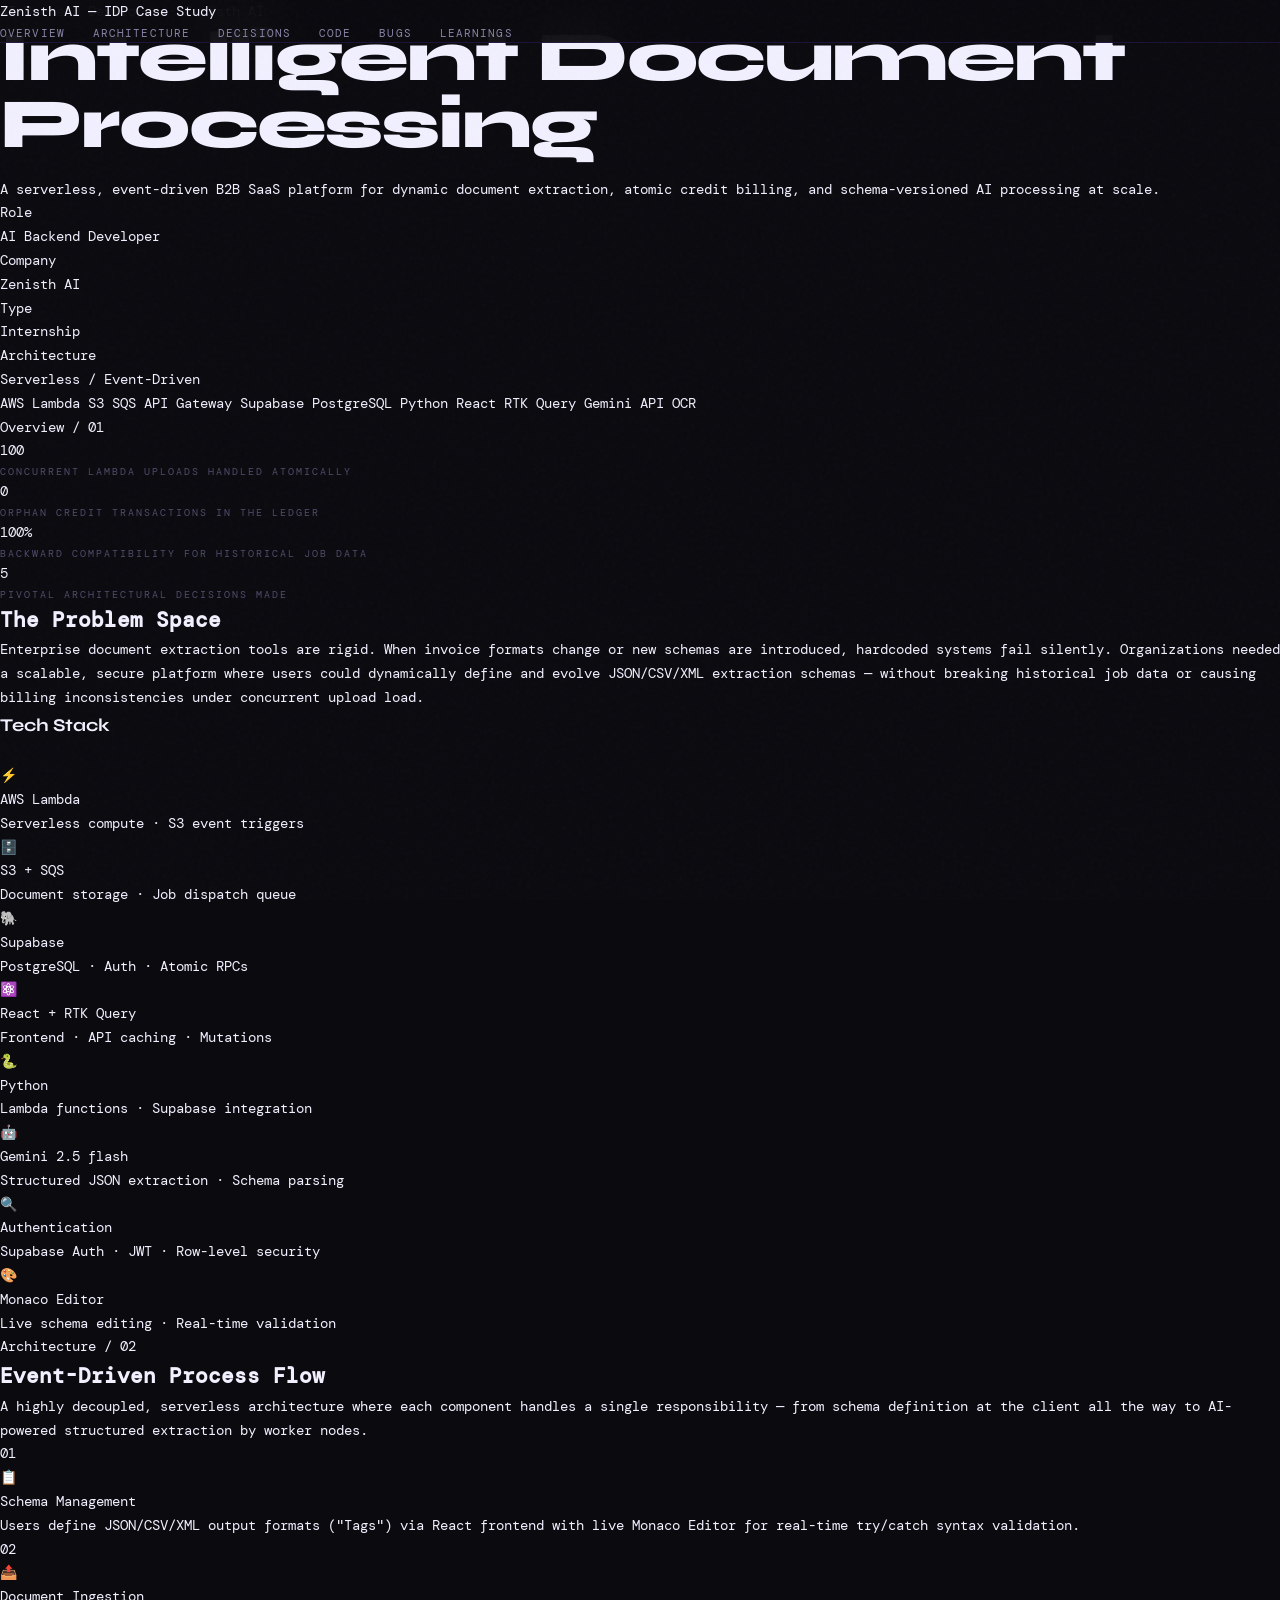
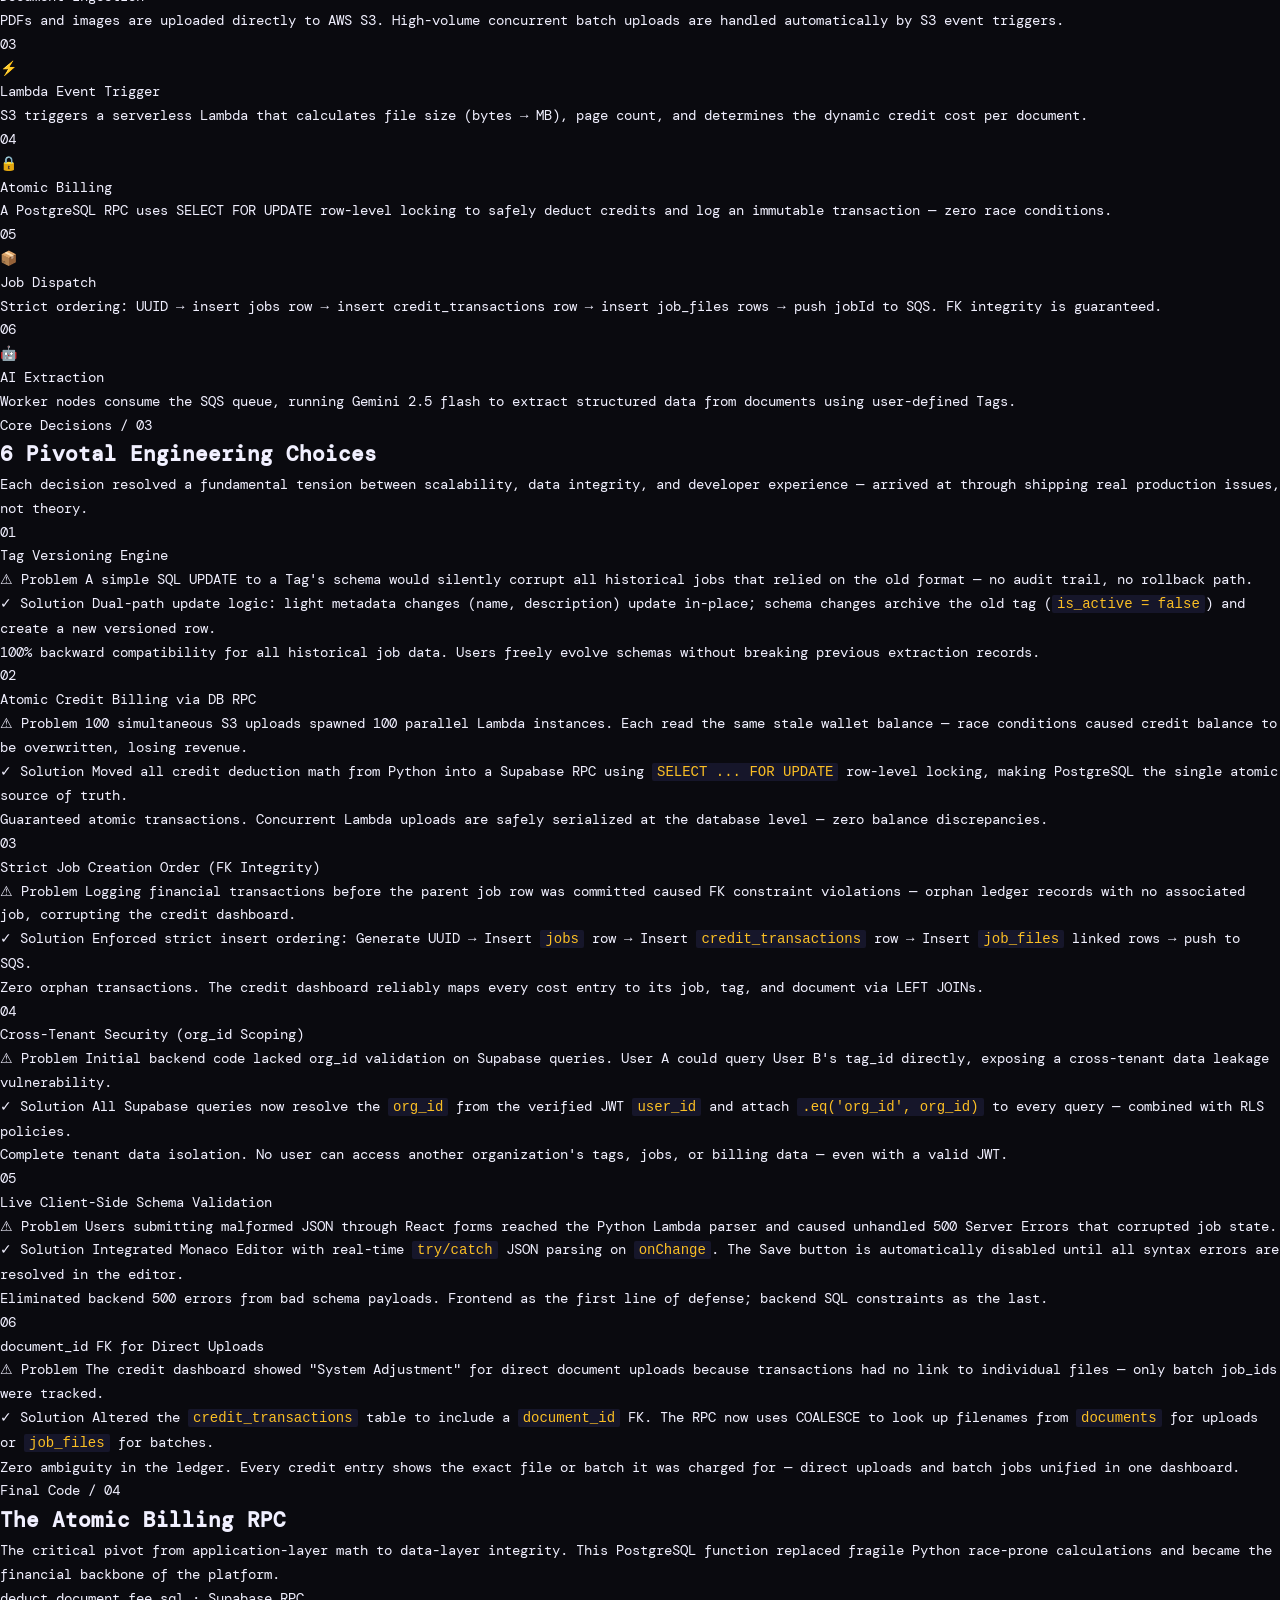
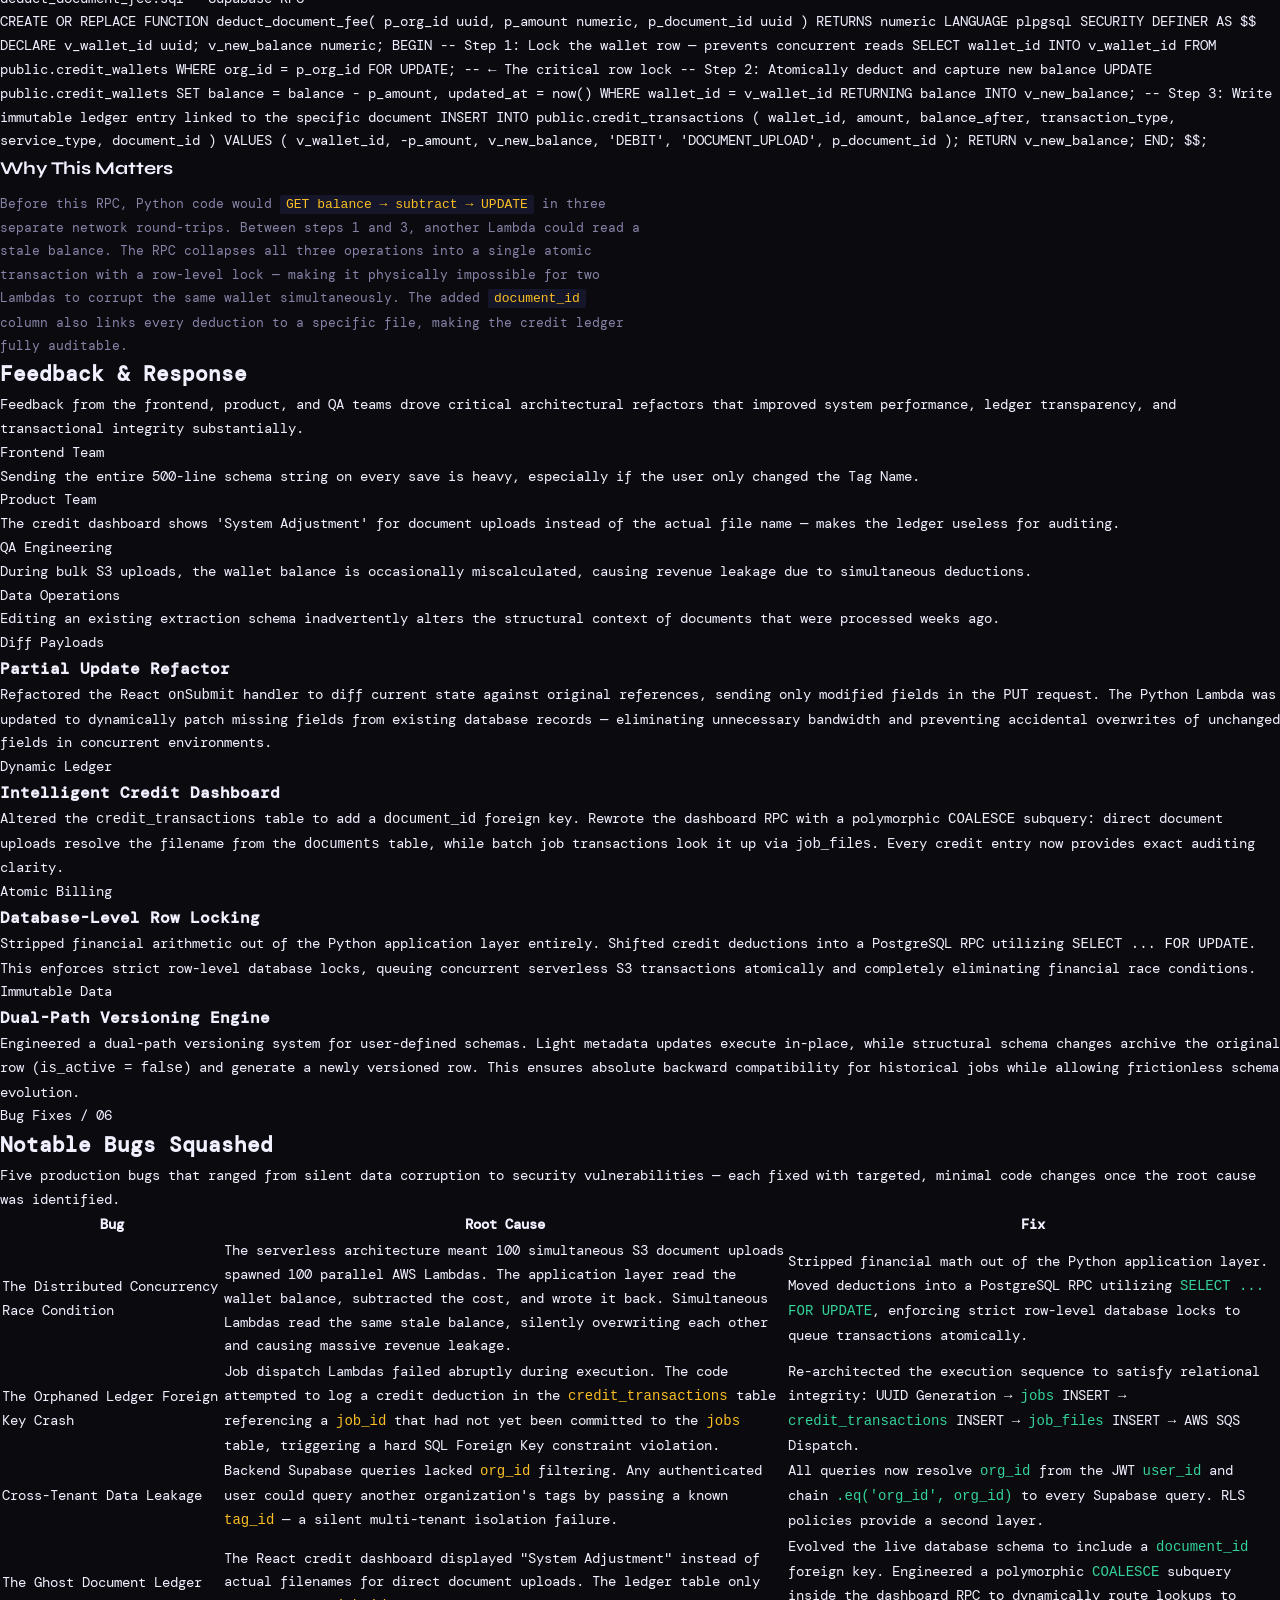
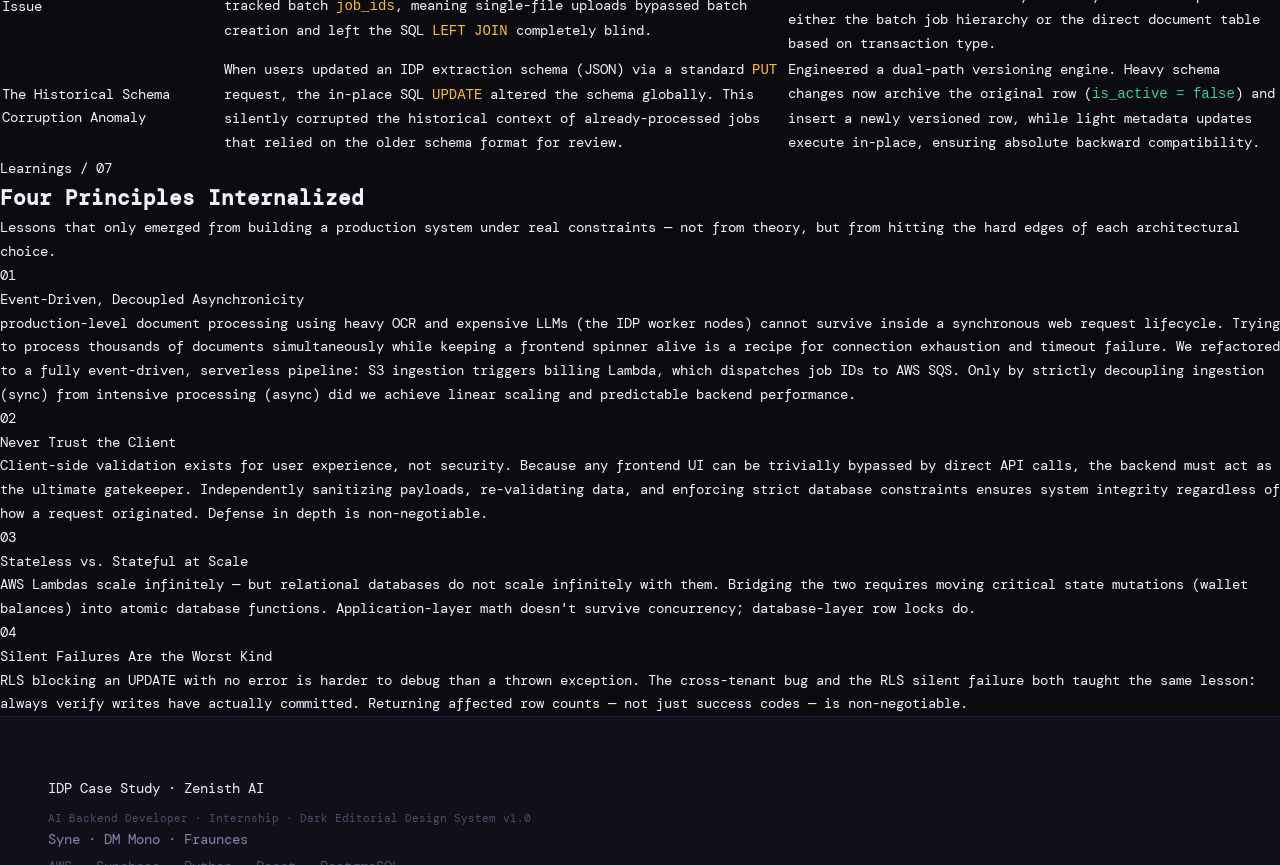
==== idp-case-study.html @ 66c22f1d "Add files via upload" ====
<!DOCTYPE html>
<html lang="en">

<head>
  <meta charset="UTF-8">
  <meta name="viewport" content="width=device-width, initial-scale=1.0">
  <title>IDP Tool — Case Study · Zenisth AI</title>
  <meta name="description"
    content="A deep-dive case study on the Intelligent Document Processing (IDP) B2B SaaS platform built at Zenisth AI — covering atomic billing, schema versioning, AI extraction pipelines, and security design.">
  <link rel="preconnect" href="https://fonts.googleapis.com">
  <link rel="preconnect" href="https://fonts.gstatic.com" crossorigin>
  <link
    href="https://fonts.googleapis.com/css2?family=Syne:wght@400;600;700;800&family=DM+Mono:ital,wght@0,300;0,400;0,500;1,300&family=Fraunces:ital,opsz,wght@0,9..144,300;0,9..144,400;1,9..144,300;1,9..144,400&display=swap"
    rel="stylesheet">

  <link rel="stylesheet" href="style.css">
</head>

<body>

  <div id="progress-bar"></div>
  <div class="cursor-glow" id="cursor-glow"></div>

  <!-- NAV -->
  <nav>
    <div class="nav-title">Zenisth AI — IDP Case Study</div>
    <div class="nav-links">
      <a href="#overview">Overview</a>
      <a href="#process">Architecture</a>
      <a href="#decisions">Decisions</a>
      <a href="#code">Code</a>
      <a href="#bugs">Bugs</a>
      <a href="#learnings">Learnings</a>
    </div>
  </nav>

  <!-- HERO -->
  <header class="hero">
    <div class="hero-scanline"></div>
    <div class="hero-eyebrow"><span>AI Backend Developer · Zenisth AI</span></div>
    <h1 class="hero-title">
      <span class="line1">Intelligent</span>
      <span class="line2">Document Processing</span>
    </h1>
    <p class="hero-sub">A serverless, event-driven B2B SaaS platform for dynamic document extraction, atomic credit
      billing, and schema-versioned AI processing at scale.</p>
    <div class="hero-meta">
      <div class="hero-meta-item">
        <div class="hero-meta-label">Role</div>
        <div class="hero-meta-value">AI Backend Developer</div>
      </div>
      <div class="hero-meta-item">
        <div class="hero-meta-label">Company</div>
        <div class="hero-meta-value">Zenisth AI</div>
      </div>
      <div class="hero-meta-item">
        <div class="hero-meta-label">Type</div>
        <div class="hero-meta-value">Internship</div>
      </div>
      <div class="hero-meta-item">
        <div class="hero-meta-label">Architecture</div>
        <div class="hero-meta-value">Serverless / Event-Driven</div>
      </div>
    </div>
    <div class="hero-tags">
      <span class="htag">AWS Lambda</span>
      <span class="htag">S3</span>
      <span class="htag">SQS</span>
      <span class="htag">API Gateway</span>
      <span class="htag">Supabase</span>
      <span class="htag">PostgreSQL</span>
      <span class="htag">Python</span>
      <span class="htag">React</span>
      <span class="htag">RTK Query</span>
      <span class="htag">Gemini API</span>
      <span class="htag">OCR</span>
    </div>
  </header>

  <!-- OVERVIEW -->
  <section class="section" id="overview">
    <div class="sec-label">
      <span class="sec-label-text">Overview</span>
      <span class="sec-label-num">/ 01</span>
    </div>

    <div class="stats-row reveal">
      <div class="stat-cell">
        <div class="stat-num">100</div>
        <div class="stat-label">Concurrent Lambda uploads handled atomically</div>
      </div>
      <div class="stat-cell">
        <div class="stat-num">0</div>
        <div class="stat-label">Orphan credit transactions in the ledger</div>
      </div>
      <div class="stat-cell">
        <div class="stat-num">100%</div>
        <div class="stat-label">Backward compatibility for historical job data</div>
      </div>
      <div class="stat-cell">
        <div class="stat-num">5</div>
        <div class="stat-label">Pivotal architectural decisions made</div>
      </div>
    </div>

    <h2 class="sec-title reveal">The Problem Space</h2>
    <p class="sec-desc reveal">Enterprise document extraction tools are rigid. When invoice formats change or new
      schemas
      are introduced, hardcoded systems fail silently. Organizations needed a scalable, secure platform where users
      could dynamically define and evolve JSON/CSV/XML extraction schemas — without breaking historical job data or
      causing billing inconsistencies under concurrent upload load.</p>

    <div class="divider-line"></div>

    <h3 style="font-family:'Syne',sans-serif;font-weight:700;font-size:18px;margin-bottom:24px;" class="reveal">Tech
      Stack</h3>
    <div class="stack-grid">
      <div class="stack-card reveal">
        <span class="stack-icon">⚡</span>
        <div class="stack-name">AWS Lambda</div>
        <div class="stack-role">Serverless compute · S3 event triggers</div>
      </div>
      <div class="stack-card reveal">
        <span class="stack-icon">🗄️</span>
        <div class="stack-name">S3 + SQS</div>
        <div class="stack-role">Document storage · Job dispatch queue</div>
      </div>
      <div class="stack-card reveal">
        <span class="stack-icon">🐘</span>
        <div class="stack-name">Supabase</div>
        <div class="stack-role">PostgreSQL · Auth · Atomic RPCs</div>
      </div>
      <div class="stack-card reveal">
        <span class="stack-icon">⚛️</span>
        <div class="stack-name">React + RTK Query</div>
        <div class="stack-role">Frontend · API caching · Mutations</div>
      </div>
      <div class="stack-card reveal">
        <span class="stack-icon">🐍</span>
        <div class="stack-name">Python</div>
        <div class="stack-role">Lambda functions · Supabase integration</div>
      </div>
      <div class="stack-card reveal">
        <span class="stack-icon">🤖</span>
        <div class="stack-name">Gemini 2.5 flash</div>
        <div class="stack-role">Structured JSON extraction · Schema parsing</div>
      </div>
      <div class="stack-card reveal">
        <span class="stack-icon">🔍</span>
        <div class="stack-name">Authentication</div>
        <div class="stack-role">Supabase Auth · JWT · Row-level security</div>
      </div>
      <div class="stack-card reveal">
        <span class="stack-icon">🎨</span>
        <div class="stack-name">Monaco Editor</div>
        <div class="stack-role">Live schema editing · Real-time validation</div>
      </div>
    </div>
  </section>

  <!-- PROCESS -->
  <section class="section" id="process">
    <div class="sec-label">
      <span class="sec-label-text">Architecture</span>
      <span class="sec-label-num">/ 02</span>
    </div>
    <h2 class="sec-title reveal">Event-Driven Process Flow</h2>
    <p class="sec-desc reveal">A highly decoupled, serverless architecture where each component handles a single
      responsibility — from schema definition at the client all the way to AI-powered structured extraction by worker
      nodes.</p>

    <div class="flow-grid reveal">
      <div class="flow-step">
        <div class="flow-step-num">01</div>
        <span class="flow-step-icon">📋</span>
        <div class="flow-step-title">Schema Management</div>
        <div class="flow-step-desc">Users define JSON/CSV/XML output formats ("Tags") via React frontend with live
          Monaco Editor for real-time try/catch syntax validation.</div>
        <div class="flow-connector"></div>
      </div>
      <div class="flow-step">
        <div class="flow-step-num">02</div>
        <span class="flow-step-icon">📤</span>
        <div class="flow-step-title">Document Ingestion</div>
        <div class="flow-step-desc">PDFs and images are uploaded directly to AWS S3. High-volume concurrent batch
          uploads are handled automatically by S3 event triggers.</div>
        <div class="flow-connector"></div>
      </div>
      <div class="flow-step">
        <div class="flow-step-num">03</div>
        <span class="flow-step-icon">⚡</span>
        <div class="flow-step-title">Lambda Event Trigger</div>
        <div class="flow-step-desc">S3 triggers a serverless Lambda that calculates file size (bytes → MB), page count,
          and determines the dynamic credit cost per document.</div>
      </div>
      <div class="flow-step">
        <div class="flow-step-num">04</div>
        <span class="flow-step-icon">🔒</span>
        <div class="flow-step-title">Atomic Billing</div>
        <div class="flow-step-desc">A PostgreSQL RPC uses SELECT FOR UPDATE row-level locking to safely deduct credits
          and log an immutable transaction — zero race conditions.</div>
        <div class="flow-connector"></div>
      </div>
      <div class="flow-step">
        <div class="flow-step-num">05</div>
        <span class="flow-step-icon">📦</span>
        <div class="flow-step-title">Job Dispatch</div>
        <div class="flow-step-desc">Strict ordering: UUID → insert jobs row → insert credit_transactions row → insert
          job_files rows → push jobId to SQS. FK integrity is guaranteed.</div>
        <div class="flow-connector"></div>
      </div>
      <div class="flow-step">
        <div class="flow-step-num">06</div>
        <span class="flow-step-icon">🤖</span>
        <div class="flow-step-title">AI Extraction</div>
        <div class="flow-step-desc">Worker nodes consume the SQS queue, running Gemini 2.5 flash
          to extract structured data from documents using user-defined Tags.</div>
      </div>
    </div>
  </section>

  <!-- CORE DECISIONS -->
  <section class="section" id="decisions">
    <div class="sec-label">
      <span class="sec-label-text">Core Decisions</span>
      <span class="sec-label-num">/ 03</span>
    </div>
    <h2 class="sec-title reveal">6 Pivotal Engineering Choices</h2>
    <p class="sec-desc reveal">Each decision resolved a fundamental tension between scalability, data integrity, and
      developer experience — arrived at through shipping real production issues, not theory.</p>

    <div class="decisions-grid">
      <div class="decision-card reveal">
        <div class="decision-card-header">
          <div class="decision-card-num">01</div>
          <div class="decision-card-title">Tag Versioning Engine</div>
        </div>
        <div class="decision-card-body">
          <div class="decision-problem">⚠ Problem
            <span>A simple SQL UPDATE to a Tag's schema would silently corrupt all historical jobs that relied on
              the old format — no audit trail, no rollback path.</span>
          </div>
          <div class="decision-solution">✓ Solution
            <span>Dual-path update logic: light metadata changes (name, description) update in-place; schema
              changes archive the old tag (<code
                style="color:var(--accent-amber);background:var(--bg3);padding:1px 5px;border-radius:2px;">is_active = false</code>)
              and create a new versioned row.</span>
          </div>
          <div class="decision-impact">100% backward compatibility for all historical job data. Users freely evolve
            schemas without breaking previous extraction records.</div>
        </div>
      </div>

      <div class="decision-card reveal">
        <div class="decision-card-header">
          <div class="decision-card-num">02</div>
          <div class="decision-card-title">Atomic Credit Billing via DB RPC</div>
        </div>
        <div class="decision-card-body">
          <div class="decision-problem">⚠ Problem
            <span>100 simultaneous S3 uploads spawned 100 parallel Lambda instances. Each read the same stale
              wallet balance — race conditions caused credit balance to be overwritten, losing revenue.</span>
          </div>
          <div class="decision-solution">✓ Solution
            <span>Moved all credit deduction math from Python into a Supabase RPC using
              <code
                style="color:var(--accent-amber);background:var(--bg3);padding:1px 5px;border-radius:2px;">SELECT ... FOR UPDATE</code>
              row-level locking, making PostgreSQL the single atomic source of truth.</span>
          </div>
          <div class="decision-impact">Guaranteed atomic transactions. Concurrent Lambda uploads are safely serialized
            at the database level — zero balance discrepancies.</div>
        </div>
      </div>

      <div class="decision-card reveal">
        <div class="decision-card-header">
          <div class="decision-card-num">03</div>
          <div class="decision-card-title">Strict Job Creation Order (FK Integrity)</div>
        </div>
        <div class="decision-card-body">
          <div class="decision-problem">⚠ Problem
            <span>Logging financial transactions before the parent job row was committed caused FK constraint
              violations — orphan ledger records with no associated job, corrupting the credit dashboard.</span>
          </div>
          <div class="decision-solution">✓ Solution
            <span>Enforced strict insert ordering: Generate UUID → Insert <code
                style="color:var(--accent-amber);background:var(--bg3);padding:1px 5px;border-radius:2px;">jobs</code>
              row → Insert
              <code
                style="color:var(--accent-amber);background:var(--bg3);padding:1px 5px;border-radius:2px;">credit_transactions</code>
              row → Insert <code
                style="color:var(--accent-amber);background:var(--bg3);padding:1px 5px;border-radius:2px;">job_files</code>
              linked rows → push to SQS.</span>
          </div>
          <div class="decision-impact">Zero orphan transactions. The credit dashboard reliably maps every cost entry
            to its job, tag, and document via LEFT JOINs.</div>
        </div>
      </div>

      <div class="decision-card reveal">
        <div class="decision-card-header">
          <div class="decision-card-num">04</div>
          <div class="decision-card-title">Cross-Tenant Security (org_id Scoping)</div>
        </div>
        <div class="decision-card-body">
          <div class="decision-problem">⚠ Problem
            <span>Initial backend code lacked org_id validation on Supabase queries. User A could query
              User B's tag_id directly, exposing a cross-tenant data leakage vulnerability.</span>
          </div>
          <div class="decision-solution">✓ Solution
            <span>All Supabase queries now resolve the
              <code
                style="color:var(--accent-amber);background:var(--bg3);padding:1px 5px;border-radius:2px;">org_id</code>
              from the verified JWT
              <code
                style="color:var(--accent-amber);background:var(--bg3);padding:1px 5px;border-radius:2px;">user_id</code>
              and attach
              <code
                style="color:var(--accent-amber);background:var(--bg3);padding:1px 5px;border-radius:2px;">.eq('org_id', org_id)</code>
              to every query — combined with RLS policies.</span>
          </div>
          <div class="decision-impact">Complete tenant data isolation. No user can access another organization's tags,
            jobs, or billing data — even with a valid JWT.</div>
        </div>
      </div>

      <div class="decision-card reveal">
        <div class="decision-card-header">
          <div class="decision-card-num">05</div>
          <div class="decision-card-title">Live Client-Side Schema Validation</div>
        </div>
        <div class="decision-card-body">
          <div class="decision-problem">⚠ Problem
            <span>Users submitting malformed JSON through React forms reached the Python Lambda parser and caused
              unhandled 500 Server Errors that corrupted job state.</span>
          </div>
          <div class="decision-solution">✓ Solution
            <span>Integrated Monaco Editor with real-time
              <code
                style="color:var(--accent-amber);background:var(--bg3);padding:1px 5px;border-radius:2px;">try/catch</code>
              JSON parsing on
              <code
                style="color:var(--accent-amber);background:var(--bg3);padding:1px 5px;border-radius:2px;">onChange</code>.
              The Save button is automatically disabled until all syntax errors are resolved in the editor.</span>
          </div>
          <div class="decision-impact">Eliminated backend 500 errors from bad schema payloads. Frontend as the first
            line of defense; backend SQL constraints as the last.</div>
        </div>
      </div>

      <div class="decision-card reveal">
        <div class="decision-card-header">
          <div class="decision-card-num">06</div>
          <div class="decision-card-title">document_id FK for Direct Uploads</div>
        </div>
        <div class="decision-card-body">
          <div class="decision-problem">⚠ Problem
            <span>The credit dashboard showed "System Adjustment" for direct document uploads because transactions
              had no link to individual files — only batch job_ids were tracked.</span>
          </div>
          <div class="decision-solution">✓ Solution
            <span>Altered the
              <code
                style="color:var(--accent-amber);background:var(--bg3);padding:1px 5px;border-radius:2px;">credit_transactions</code>
              table to include a
              <code
                style="color:var(--accent-amber);background:var(--bg3);padding:1px 5px;border-radius:2px;">document_id</code>
              FK. The RPC now uses COALESCE to look up filenames from <code
                style="color:var(--accent-amber);background:var(--bg3);padding:1px 5px;border-radius:2px;">documents</code>
              for uploads or <code
                style="color:var(--accent-amber);background:var(--bg3);padding:1px 5px;border-radius:2px;">job_files</code>
              for batches.</span>
          </div>
          <div class="decision-impact">Zero ambiguity in the ledger. Every credit entry shows the exact file or batch
            it was charged for — direct uploads and batch jobs unified in one dashboard.</div>
        </div>
      </div>
    </div>
  </section>

  <!-- CODE -->
  <section class="section" id="code">
    <div class="sec-label">
      <span class="sec-label-text">Final Code</span>
      <span class="sec-label-num">/ 04</span>
    </div>
    <h2 class="sec-title reveal">The Atomic Billing RPC</h2>
    <p class="sec-desc reveal">The critical pivot from application-layer math to data-layer integrity. This PostgreSQL
      function replaced fragile Python race-prone calculations and became the financial backbone of the platform.</p>

    <div class="code-block reveal">
      <div class="code-header">
        <div class="code-dot red"></div>
        <div class="code-dot yellow"></div>
        <div class="code-dot green"></div>
        <span class="code-filename">deduct_document_fee.sql · Supabase RPC</span>
      </div>
      <div class="code-body">
        <span class="kw">CREATE OR REPLACE FUNCTION</span> <span class="fn">deduct_document_fee</span>(
        <span class="var">p_org_id</span> uuid,
        <span class="var">p_amount</span> numeric,
        <span class="var">p_document_id</span> uuid
        )
        <span class="kw">RETURNS</span> numeric <span class="kw">LANGUAGE</span> plpgsql <span class="kw">SECURITY
          DEFINER</span> <span class="kw">AS</span> $$
        <span class="kw">DECLARE</span>
        <span class="var">v_wallet_id</span> uuid;
        <span class="var">v_new_balance</span> numeric;
        <span class="kw">BEGIN</span>
        <span class="cmt">-- Step 1: Lock the wallet row — prevents concurrent reads</span>
        <span class="kw">SELECT</span> wallet_id <span class="kw">INTO</span> <span class="var">v_wallet_id</span>
        <span class="kw">FROM</span> public.credit_wallets
        <span class="kw">WHERE</span> org_id = <span class="var">p_org_id</span>
        <span class="kw">FOR UPDATE</span>; <span class="cmt">-- ← The critical row lock</span>

        <span class="cmt">-- Step 2: Atomically deduct and capture new balance</span>
        <span class="kw">UPDATE</span> public.credit_wallets
        <span class="kw">SET</span>
        balance = balance - <span class="var">p_amount</span>,
        updated_at = <span class="fn">now</span>()
        <span class="kw">WHERE</span> wallet_id = <span class="var">v_wallet_id</span>
        <span class="kw">RETURNING</span> balance <span class="kw">INTO</span> <span class="var">v_new_balance</span>;

        <span class="cmt">-- Step 3: Write immutable ledger entry linked to the specific document</span>
        <span class="kw">INSERT INTO</span> public.credit_transactions (
        wallet_id,
        amount,
        balance_after,
        transaction_type,
        service_type,
        document_id
        ) <span class="kw">VALUES</span> (
        <span class="var">v_wallet_id</span>,
        -<span class="var">p_amount</span>,
        <span class="var">v_new_balance</span>,
        <span class="str">'DEBIT'</span>,
        <span class="str">'DOCUMENT_UPLOAD'</span>,
        <span class="var">p_document_id</span>
        );

        <span class="kw">RETURN</span> <span class="var">v_new_balance</span>;
        <span class="kw">END</span>;
        $$;
      </div>
    </div>

    <div class="divider-line"></div>

    <h3 style="font-family:'Syne',sans-serif;font-weight:700;font-size:18px;margin-bottom:8px;" class="reveal">Why This
      Matters</h3>
    <p style="color:var(--text-muted);font-size:13px;max-width:640px;line-height:1.8;" class="reveal">Before this RPC,
      Python code would <code
        style="color:var(--accent-amber);background:var(--bg3);padding:2px 6px;border-radius:2px;">GET balance → subtract → UPDATE</code>
      in three separate network round-trips. Between steps 1 and 3, another Lambda could read a stale balance. The RPC
      collapses all three operations into a single atomic transaction with a row-level lock — making it physically
      impossible for two Lambdas to corrupt the same wallet simultaneously. The added <code
        style="color:var(--accent-amber);background:var(--bg3);padding:2px 6px;border-radius:2px;">document_id</code>
      column also links every deduction to a specific file, making the credit ledger fully auditable.</p>
  </section>

  <!-- FEEDBACK & ITERATION -->
  <section class="section" id="feedback">
    <h2 class="sec-title reveal">Feedback & Response</h2>
    <p class="sec-desc reveal">Feedback from the frontend, product, and QA teams drove critical architectural refactors
      that improved system performance, ledger transparency, and transactional integrity substantially.</p>

    <div class="feedback-grid reveal">

      <div class="feedback-card">
        <div class="feedback-from">Frontend Team</div>
        <div class="feedback-quote">Sending the entire 500-line schema string on every save is heavy, especially if the
          user only changed the Tag Name.</div>
      </div>

      <div class="feedback-card">
        <div class="feedback-from">Product Team</div>
        <div class="feedback-quote">The credit dashboard shows 'System Adjustment' for document uploads instead of the
          actual file name — makes the ledger useless for auditing.</div>
      </div>

      <div class="feedback-card">
        <div class="feedback-from">QA Engineering</div>
        <div class="feedback-quote">During bulk S3 uploads, the wallet balance is occasionally miscalculated, causing
          revenue leakage due to simultaneous deductions.</div>
      </div>

      <div class="feedback-card">
        <div class="feedback-from">Data Operations</div>
        <div class="feedback-quote">Editing an existing extraction schema inadvertently alters the structural context of
          documents that were processed weeks ago.</div>
      </div>

    </div>

    <div class="iteration-list reveal">

      <div class="iteration-row">
        <div>
          <span class="iteration-tag">Diff Payloads</span>
        </div>
        <div>
          <h3 class="iteration-title">Partial Update Refactor</h3>
          <p class="iteration-desc">Refactored the React <code class="kw">onSubmit</code> handler to diff current state
            against original references, sending only modified fields in the <code class="kw">PUT</code> request. The
            Python Lambda was updated to dynamically patch missing fields from existing database records — eliminating
            unnecessary bandwidth and preventing accidental overwrites of unchanged fields in concurrent environments.
          </p>
        </div>
      </div>

      <div class="iteration-row">
        <div>
          <span class="iteration-tag">Dynamic Ledger</span>
        </div>
        <div>
          <h3 class="iteration-title">Intelligent Credit Dashboard</h3>
          <p class="iteration-desc">Altered the <code class="var">credit_transactions</code> table to add a <code
              class="var">document_id</code> foreign key. Rewrote the dashboard RPC with a polymorphic <code
              class="fn">COALESCE</code> subquery: direct document uploads resolve the filename from the <code
              class="var">documents</code> table, while batch job transactions look it up via <code
              class="var">job_files</code>. Every credit entry now provides exact auditing clarity.</p>
        </div>
      </div>

      <div class="iteration-row">
        <div>
          <span class="iteration-tag">Atomic Billing</span>
        </div>
        <div>
          <h3 class="iteration-title">Database-Level Row Locking</h3>
          <p class="iteration-desc">Stripped financial arithmetic out of the Python application layer entirely. Shifted
            credit deductions into a PostgreSQL RPC utilizing <code class="kw">SELECT ... FOR UPDATE</code>. This
            enforces strict row-level database locks, queuing concurrent serverless S3 transactions atomically and
            completely eliminating financial race conditions.</p>
        </div>
      </div>

      <div class="iteration-row">
        <div>
          <span class="iteration-tag">Immutable Data</span>
        </div>
        <div>
          <h3 class="iteration-title">Dual-Path Versioning Engine</h3>
          <p class="iteration-desc">Engineered a dual-path versioning system for user-defined schemas. Light metadata
            updates execute in-place, while structural schema changes archive the original row (<code
              class="var">is_active = false</code>) and generate a newly versioned row. This ensures absolute backward
            compatibility for historical jobs while allowing frictionless schema evolution.</p>
        </div>
      </div>

    </div>
  </section>

  <!-- BUGS -->
  <section class="section" id="bugs">
    <div class="sec-label">
      <span class="sec-label-text">Bug Fixes</span>
      <span class="sec-label-num">/ 06</span>
    </div>
    <h2 class="sec-title reveal">Notable Bugs Squashed</h2>
    <p class="sec-desc reveal">Five production bugs that ranged from silent data corruption to security vulnerabilities
      — each fixed with targeted, minimal code changes once the root cause was identified.</p>

    <table class="bug-table reveal">
      <thead>
        <tr>
          <th style="width:220px;">Bug</th>
          <th>Root Cause</th>
          <th>Fix</th>
        </tr>
      </thead>
      <tbody>
        <tr>
          <td>
            <div class="bug-name">The Distributed Concurrency Race Condition</div>
          </td>
          <td>
            <div class="bug-cause">The serverless architecture meant 100 simultaneous S3 document uploads spawned 100
              parallel AWS Lambdas. The application layer read the wallet balance, subtracted the cost, and wrote it
              back. Simultaneous Lambdas read the same stale balance, silently overwriting each other and causing
              massive revenue leakage.
            </div>
          </td>
          <td>
            <div class="bug-fix">Stripped financial math out of the Python application layer. Moved deductions into a
              PostgreSQL RPC utilizing <code style="color:var(--accent-green);">SELECT ... FOR UPDATE</code>, enforcing
              strict row-level database locks to queue transactions atomically.</div>
          </td>
        </tr>
        <tr>
          <td>
            <div class="bug-name">The Orphaned Ledger Foreign Key Crash</div>
          </td>
          <td>
            <div class="bug-cause">Job dispatch Lambdas failed abruptly during execution. The code attempted to log a
              credit deduction in the <code style="color:var(--accent-amber);">credit_transactions</code> table
              referencing a <code style="color:var(--accent-amber);">job_id</code> that had not yet been committed to
              the <code style="color:var(--accent-amber);">jobs</code> table, triggering a hard SQL Foreign Key
              constraint violation.</div>
          </td>
          <td>
            <div class="bug-fix">Re-architected the execution sequence to satisfy relational integrity: UUID Generation
              → <code style="color:var(--accent-green);">jobs</code> INSERT → <code
                style="color:var(--accent-green);">credit_transactions</code> INSERT → <code
                style="color:var(--accent-green);">job_files</code> INSERT → AWS SQS Dispatch.
            </div>
          </td>
        </tr>
        <tr>
          <td>
            <div class="bug-name">Cross-Tenant Data Leakage</div>
          </td>
          <td>
            <div class="bug-cause">Backend Supabase queries lacked <code
                style="color:var(--accent-amber);">org_id</code> filtering. Any authenticated user could query
              another organization's tags by passing a known <code style="color:var(--accent-amber);">tag_id</code> — a
              silent multi-tenant isolation
              failure.</div>
          </td>
          <td>
            <div class="bug-fix">All queries now resolve <code style="color:var(--accent-green);">org_id</code> from the
              JWT <code style="color:var(--accent-green);">user_id</code> and chain
              <code style="color:var(--accent-green);">.eq('org_id', org_id)</code> to every Supabase query. RLS
              policies provide a second layer.
            </div>
          </td>
        </tr>
        <tr>
          <td>
            <div class="bug-name">The Ghost Document Ledger Issue</div>
          </td>
          <td>
            <div class="bug-cause">The React credit dashboard displayed "System Adjustment" instead of actual filenames
              for direct document uploads. The ledger table only tracked batch <code
                style="color:var(--accent-amber);">job_ids</code>, meaning single-file uploads bypassed batch creation
              and left the SQL <code style="color:var(--accent-amber);">LEFT JOIN</code> completely blind.</div>
          </td>
          <td>
            <div class="bug-fix">Evolved the live database schema to include a <code
                style="color:var(--accent-green);">document_id</code> foreign key. Engineered a polymorphic <code
                style="color:var(--accent-green);">COALESCE</code> subquery inside the dashboard RPC to dynamically
              route lookups to either the batch job hierarchy or the direct document table based on transaction type.
            </div>
          </td>
        </tr>
        <tr>
          <td>
            <div class="bug-name">The Historical Schema Corruption Anomaly</div>
          </td>
          <td>
            <div class="bug-cause">When users updated an IDP extraction schema (JSON) via a standard <code
                style="color:var(--accent-amber);">PUT</code> request, the in-place SQL <code
                style="color:var(--accent-amber);">UPDATE</code> altered the schema globally. This silently corrupted
              the historical context of already-processed jobs that relied on the older schema format for review.
            </div>
          </td>
          <td>
            <div class="bug-fix">Engineered a dual-path versioning engine. Heavy schema changes now archive the original
              row (<code style="color:var(--accent-green);">is_active = false</code>) and insert a newly versioned row,
              while light metadata updates execute in-place, ensuring absolute backward compatibility.</div>
          </td>
        </tr>
      </tbody>
    </table>
  </section>

  <!-- LEARNINGS -->
  <section class="section" id="learnings">
    <div class="sec-label">
      <span class="sec-label-text">Learnings</span>
      <span class="sec-label-num">/ 07</span>
    </div>
    <h2 class="sec-title reveal">Four Principles Internalized</h2>
    <p class="sec-desc reveal">Lessons that only emerged from building a production system under real constraints — not
      from theory, but from hitting the hard edges of each architectural choice.</p>

    <div class="learnings-grid" style="grid-template-columns: repeat(2, 1fr);">
      <div class="learning-card reveal">
        <div class="learning-num">01</div>
        <div class="learning-title">Event-Driven, Decoupled Asynchronicity</div>
        <div class="learning-desc">production-level document processing using heavy OCR and expensive LLMs (the IDP
          worker nodes) cannot survive inside a synchronous web request lifecycle. Trying to process thousands of
          documents simultaneously while keeping a frontend spinner alive is a recipe for connection exhaustion and
          timeout failure. We refactored to a fully event-driven, serverless pipeline: S3 ingestion triggers billing
          Lambda, which dispatches job IDs to AWS SQS. Only by strictly decoupling ingestion (sync) from intensive
          processing (async) did we achieve linear scaling and predictable backend performance.</div>
      </div>
      <div class="learning-card reveal">
        <div class="learning-num">02</div>
        <div class="learning-title">Never Trust the Client</div>
        <div class="learning-desc">Client-side validation exists for user experience, not security. Because any frontend
          UI can be trivially bypassed by direct API calls, the backend must act as the ultimate gatekeeper.
          Independently sanitizing payloads, re-validating data, and enforcing strict database constraints ensures
          system integrity regardless of how a request originated. Defense in depth is non-negotiable.</div>
      </div>
      <div class="learning-card reveal">
        <div class="learning-num">03</div>
        <div class="learning-title">Stateless vs. Stateful at Scale</div>
        <div class="learning-desc">AWS Lambdas scale infinitely — but relational databases do not scale infinitely with
          them. Bridging the two requires moving critical state mutations (wallet balances) into atomic database
          functions. Application-layer math doesn't survive concurrency; database-layer row locks do.</div>
      </div>
      <div class="learning-card reveal">
        <div class="learning-num">04</div>
        <div class="learning-title">Silent Failures Are the Worst Kind</div>
        <div class="learning-desc">RLS blocking an UPDATE with no error is harder to debug than a thrown exception.
          The cross-tenant bug and the RLS silent failure both taught the same lesson: always verify writes have
          actually committed. Returning affected row counts — not just success codes — is non-negotiable.</div>
      </div>
    </div>
  </section>

  <!-- FOOTER -->
  <footer>
    <div>
      <div class="footer-brand">IDP Case Study · Zenisth AI</div>
      <p style="font-size:11px;color:var(--text-dim);margin-top:8px;">AI Backend Developer · Internship · Dark Editorial
        Design System v1.0</p>
    </div>
    <div class="footer-note">
      <p style="color:var(--text-muted);">Syne · DM Mono · Fraunces</p>
      <p style="color:var(--text-dim);margin-top:4px;">AWS · Supabase · Python · React · PostgreSQL</p>
    </div>
  </footer>

  <script>
    // ── SCROLL PROGRESS BAR ──
    const progressBar = document.getElementById('progress-bar');
    window.addEventListener('scroll', () => {
      const scrollTop = window.scrollY;
      const docHeight = document.documentElement.scrollHeight - window.innerHeight;
      const pct = docHeight > 0 ? (scrollTop / docHeight) * 100 : 0;
      progressBar.style.width = pct + '%';
    });

    // ── CURSOR GLOW ──
    const cursorGlow = document.getElementById('cursor-glow');
    document.addEventListener('mousemove', (e) => {
      cursorGlow.style.left = e.clientX + 'px';
      cursorGlow.style.top = e.clientY + 'px';
    });

    // ── INTERSECTION OBSERVER — SCROLL REVEAL ──
    const reveals = document.querySelectorAll('.reveal');
    const observer = new IntersectionObserver((entries) => {
      entries.forEach(entry => {
        if (entry.isIntersecting) {
          entry.target.classList.add('visible');
          observer.unobserve(entry.target);
        }
      });
    }, { threshold: 0.08, rootMargin: '0px 0px -40px 0px' });

    reveals.forEach((el, i) => {
      el.style.transitionDelay = (i % 4) * 0.07 + 's';
      observer.observe(el);
    });

    // ── COUNTER ANIMATION ──
    function animateCounter(el, target, suffix = '', duration = 1200) {
      let start = null;
      const step = (timestamp) => {
        if (!start) start = timestamp;
        const progress = Math.min((timestamp - start) / duration, 1);
        const eased = 1 - Math.pow(1 - progress, 3);
        const current = Math.floor(eased * target);
        el.textContent = (current === 0 && target === 0 ? '0' : current) + suffix;
        if (progress < 1) requestAnimationFrame(step);
        else el.textContent = target + suffix;
      };
      requestAnimationFrame(step);
    }

    const statNums = document.querySelectorAll('.stat-num');
    const statData = [
      { val: 100, suffix: '' },
      { val: 0, suffix: '' },
      { val: 100, suffix: '%' },
      { val: 5, suffix: '' },
    ];

    const statObserver = new IntersectionObserver((entries) => {
      entries.forEach(entry => {
        if (entry.isIntersecting) {
          const idx = [...statNums].indexOf(entry.target);
          if (idx !== -1) {
            animateCounter(entry.target, statData[idx].val, statData[idx].suffix);
          }
          statObserver.unobserve(entry.target);
        }
      });
    }, { threshold: 0.5 });

    statNums.forEach(el => statObserver.observe(el));

    // ── FLOW STEP STAGGER HOVER ──
    document.querySelectorAll('.flow-step').forEach((step, i) => {
      step.style.transitionDelay = i * 0.04 + 's';
    });

    // ── DECISION CARD MAGNETIC HOVER ──
    document.querySelectorAll('.decision-card').forEach(card => {
      card.addEventListener('mousemove', (e) => {
        const rect = card.getBoundingClientRect();
        const x = (e.clientX - rect.left) / rect.width - 0.5;
        const y = (e.clientY - rect.top) / rect.height - 0.5;
        card.style.transform = `translateY(-4px) rotateX(${-y * 3}deg) rotateY(${x * 3}deg)`;
      });
      card.addEventListener('mouseleave', () => {
        card.style.transform = 'translateY(0) rotateX(0) rotateY(0)';
      });
    });
  </script>
</body>

</html>
---- style.css ----
/* ─── Design System: Dark Editorial ─── */
:root {
    --bg: #0a0a0f;
    --bg2: #10101a;
    --bg3: #16162a;
    --violet: #7c3aed;
    --violet-bright: #a855f7;
    --violet-dim: #4c1d95;
    --violet-glow: rgba(124, 58, 237, 0.15);
    --text: #f1f0ff;
    --text-muted: #8884a8;
    --text-dim: #4e4c6b;
    --line: rgba(124, 58, 237, 0.18);
    --accent-green: #34d399;
    --accent-amber: #fbbf24;
    --accent-red: #f87171;
    --accent-indigo: #818cf8;
}

*,
*::before,
*::after {
    box-sizing: border-box;
    margin: 0;
    padding: 0;
}

html {
    scroll-behavior: smooth;
}

body {
    font-family: 'DM Mono', monospace;
    background: var(--bg);
    color: var(--text);
    font-size: 14px;
    line-height: 1.7;
    overflow-x: hidden;
}

/* Noise grain overlay */
body::before {
    content: '';
    position: fixed;
    inset: 0;
    background-image: url("data:image/svg+xml,%3Csvg viewBox='0 0 256 256' xmlns='http://www.w3.org/2000/svg'%3E%3Cfilter id='noise'%3E%3CfeTurbulence type='fractalNoise' baseFrequency='0.9' numOctaves='4' stitchTiles='stitch'/%3E%3C/filter%3E%3Crect width='100%25' height='100%25' filter='url(%23noise)' opacity='0.04'/%3E%3C/svg%3E");
    pointer-events: none;
    z-index: 1000;
    opacity: 0.6;
}

/* ─── Navigation ─── */
nav {
    position: fixed;
    top: 0;
    width: 100%;
    background: rgba(10, 10, 15, 0.92);
    backdrop-filter: blur(20px);
    z-index: 900;
    border-bottom: 1px solid var(--line);
}

.nav-container {
    max-width: 1400px;
    margin: 0 auto;
    padding: 18px 48px;
    display: flex;
    justify-content: space-between;
    align-items: center;
}

.logo {
    font-family: 'Syne', sans-serif;
    font-weight: 800;
    font-size: 13px;
    letter-spacing: 0.15em;
    text-transform: uppercase;
    color: var(--violet-bright);
    text-decoration: none;
    transition: color 0.2s;
}

.logo:hover {
    color: var(--text);
}

.nav-links {
    display: flex;
    list-style: none;
    gap: 28px;
}

.nav-links a {
    font-size: 11px;
    letter-spacing: 0.1em;
    text-transform: uppercase;
    color: var(--text-muted);
    text-decoration: none;
    transition: color 0.2s;
}

.nav-links a:hover,
.nav-links a.active {
    color: var(--violet-bright);
}

/* ─── Hero Section ─── */
#home {
    min-height: 100vh;
    display: flex;
    align-items: center;
    padding-top: 80px;
    background: radial-gradient(ellipse 70% 60% at 0% 50%, rgba(124, 58, 237, 0.08) 0%, transparent 60%);
    border-bottom: 1px solid var(--line);
}

.hero-container {
    max-width: 1400px;
    margin: 0 auto;
    padding: 0 48px;
    display: grid;
    grid-template-columns: 1fr 1fr;
    gap: 6rem;
    align-items: center;
}

.hero-left {
    animation: fadeInLeft 0.9s ease-out;
}

.hero-subtitle {
    display: flex;
    align-items: center;
    gap: 14px;
    margin-bottom: 28px;
    font-size: 11px;
    letter-spacing: 0.2em;
    text-transform: uppercase;
    color: var(--violet-bright);
}

.hero-subtitle::before {
    content: '';
    width: 36px;
    height: 1px;
    background: var(--violet-bright);
    flex-shrink: 0;
}

.hero-title {
    font-family: 'Syne', sans-serif;
    font-size: clamp(40px, 5.5vw, 80px);
    font-weight: 800;
    line-height: 0.95;
    letter-spacing: -0.03em;
    margin-bottom: 20px;
    color: var(--text);
}

.hero-title .highlight {
    background: linear-gradient(135deg, var(--violet-bright) 0%, #c084fc 100%);
    -webkit-background-clip: text;
    -webkit-text-fill-color: transparent;
    background-clip: text;
}

.hero-description {
    font-family: 'Fraunces', serif;
    font-weight: 300;
    font-style: italic;
    font-size: 18px;
    color: var(--text-muted);
    margin-bottom: 40px;
    line-height: 1.6;
    max-width: 480px;
}

.cta-buttons {
    display: flex;
    gap: 16px;
    flex-wrap: wrap;
}

.btn {
    padding: 12px 28px;
    font-family: 'DM Mono', monospace;
    font-size: 11px;
    font-weight: 500;
    letter-spacing: 0.12em;
    text-transform: uppercase;
    text-decoration: none;
    border-radius: 2px;
    cursor: pointer;
    transition: all 0.2s ease;
    display: inline-block;
}

.btn-primary {
    background: var(--violet);
    color: var(--text);
    border: 1px solid var(--violet);
}

.btn-primary:hover {
    background: var(--violet-bright);
    border-color: var(--violet-bright);
    color: #fff;
}

.btn-secondary {
    background: transparent;
    color: var(--text-muted);
    border: 1px solid var(--line);
}

.btn-secondary:hover {
    border-color: var(--violet-bright);
    color: var(--violet-bright);
}

.hero-right {
    position: relative;
    animation: fadeInRight 0.9s ease-out;
}

.image-wrapper {
    position: relative;
    width: 100%;
    aspect-ratio: 4/5;
    overflow: hidden;
    border: 1px solid var(--line);
    border-radius: 4px;
}

.image-wrapper::before {
    content: '';
    position: absolute;
    top: -16px;
    right: -16px;
    width: 100%;
    height: 100%;
    border: 1px solid var(--violet);
    border-radius: 4px;
    z-index: -1;
}

.image-wrapper::after {
    content: '';
    position: absolute;
    bottom: -16px;
    left: -16px;
    width: 100%;
    height: 100%;
    background: var(--violet-glow);
    border-radius: 4px;
    z-index: -2;
}

.hero-image {
    width: 100%;
    height: 100%;
    object-fit: cover;
    filter: grayscale(30%);
    transition: filter 0.3s ease, transform 0.3s ease;
}

.hero-image:hover {
    filter: grayscale(0%);
    transform: scale(1.02);
}

/* ─── Shared Section Styles ─── */
.section-header {
    margin-bottom: 56px;
}

.section-label {
    display: flex;
    align-items: center;
    gap: 14px;
    margin-bottom: 16px;
    font-size: 10px;
    letter-spacing: 0.25em;
    text-transform: uppercase;
    color: var(--violet-bright);
}

.section-label::before {
    content: '';
    width: 24px;
    height: 1px;
    background: var(--violet);
    flex-shrink: 0;
}

.section-title {
    font-family: 'Syne', sans-serif;
    font-size: clamp(28px, 3.5vw, 48px);
    font-weight: 800;
    letter-spacing: -0.02em;
    line-height: 1.05;
    color: var(--text);
}

/* ─── About Section ─── */
#about {
    padding: 96px 48px;
    background: var(--bg2);
    border-bottom: 1px solid var(--line);
}

.about-container {
    max-width: 1200px;
    margin: 0 auto;
}

.about-content {
    display: grid;
    grid-template-columns: 1fr 1fr;
    gap: 5rem;
    margin-top: 0;
}

.about-text {
    font-size: 14px;
    color: var(--text-muted);
    line-height: 1.9;
}

.about-text p {
    margin-bottom: 20px;
}

.about-text strong {
    color: var(--text);
    font-weight: 500;
}

.about-stats {
    display: grid;
    grid-template-columns: 1fr 1fr;
    gap: 1px;
    background: var(--line);
    border: 1px solid var(--line);
    border-radius: 4px;
    overflow: hidden;
    align-self: start;
}

.stat-card {
    background: var(--bg3);
    padding: 28px 24px;
    transition: background 0.2s ease;
}

.stat-card:hover {
    background: var(--bg2);
}

.stat-number {
    font-family: 'Syne', sans-serif;
    font-size: 2.5rem;
    font-weight: 800;
    letter-spacing: -0.03em;
    color: var(--violet-bright);
    margin-bottom: 6px;
}

.stat-label {
    color: var(--text-dim);
    font-size: 10px;
    text-transform: uppercase;
    letter-spacing: 0.2em;
}

/* ─── Work Section ─── */
#work {
    padding: 96px 48px;
    background: var(--bg);
    border-bottom: 1px solid var(--line);
}

.work-container {
    max-width: 1400px;
    margin: 0 auto;
}

.projects-grid {
    display: grid;
    grid-template-columns: repeat(12, 1fr);
    gap: 24px;
    margin-top: 56px;
}

.project-card {
    background: var(--bg2);
    border: 1px solid var(--line);
    border-radius: 12px;
    overflow: hidden;
    transition: all 0.4s cubic-bezier(0.4, 0, 0.2, 1);
    position: relative;
    display: flex;
    flex-direction: column;
    justify-content: space-between;
}

.project-card::before {
    content: '';
    position: absolute;
    inset: 0;
    background: linear-gradient(180deg, transparent 0%, rgba(124, 58, 237, 0.03) 100%);
    opacity: 0;
    transition: opacity 0.4s ease;
}

.project-card:hover {
    transform: translateY(-8px);
    border-color: var(--violet-bright);
    box-shadow: 0 20px 40px rgba(0, 0, 0, 0.3), 0 0 20px rgba(124, 58, 237, 0.1);
}

.project-card:hover::before {
    opacity: 1;
}

/* Bento Spanning */
.card-wide {
    grid-column: span 8;
}

.card-standard {
    grid-column: span 4;
}

@media (max-width: 1024px) {

    .card-wide,
    .card-standard {
        grid-column: span 6;
    }
}

@media (max-width: 768px) {

    .card-wide,
    .card-standard {
        grid-column: span 12;
    }

    .projects-grid {
        gap: 16px;
    }
}

.project-header {
    padding: 32px;
}

.project-year {
    font-size: 10px;
    letter-spacing: 0.2em;
    text-transform: uppercase;
    color: var(--text-dim);
    margin-bottom: 16px;
}

.project-title {
    font-family: 'Syne', sans-serif;
    font-size: 1.4rem;
    font-weight: 700;
    letter-spacing: -0.02em;
    color: var(--text);
    margin-bottom: 12px;
}

.project-description {
    color: var(--text-muted);
    font-size: 13px;
    line-height: 1.7;
    margin-bottom: 24px;
}

.project-tags {
    display: flex;
    flex-wrap: wrap;
    gap: 8px;
}

.tag {
    display: inline-block;
    font-size: 10px;
    letter-spacing: 0.12em;
    text-transform: uppercase;
    padding: 4px 10px;
    background: var(--violet-glow);
    color: var(--violet-bright);
    border: 1px solid var(--violet);
    border-radius: 2px;
}

/* ─── Resume Section ─── */
#resume {
    padding: 96px 48px;
    background: var(--bg2);
    border-bottom: 1px solid var(--line);
}

.resume-container {
    max-width: 1200px;
    margin: 0 auto;
}

.resume-content {
    display: grid;
    grid-template-columns: 1fr 1fr;
    gap: 4rem;
    margin-top: 56px;
}

.resume-section {
    margin-bottom: 48px;
}

.resume-section-title {
    font-family: 'Syne', sans-serif;
    font-size: 1.2rem;
    font-weight: 700;
    color: var(--text);
    margin-bottom: 28px;
    padding-bottom: 12px;
    position: relative;
}

.resume-section-title::after {
    content: '';
    position: absolute;
    bottom: 0;
    left: 0;
    width: 32px;
    height: 1px;
    background: var(--violet-bright);
}

.resume-item {
    margin-bottom: 2rem;
    padding-left: 20px;
    border-left: 1px solid var(--line);
    position: relative;
}

.resume-item::before {
    content: '';
    position: absolute;
    left: -4px;
    top: 6px;
    width: 7px;
    height: 7px;
    background: var(--violet-bright);
    border-radius: 50%;
}

.resume-item-title {
    font-family: 'Syne', sans-serif;
    font-size: 1rem;
    font-weight: 700;
    color: var(--text);
    margin-bottom: 4px;
}

.resume-item-subtitle {
    color: var(--text-muted);
    font-size: 12px;
    margin-bottom: 4px;
}

.resume-item-date {
    color: var(--accent-green);
    font-size: 11px;
    letter-spacing: 0.08em;
    margin-bottom: 10px;
}

.resume-item-description {
    color: var(--text-muted);
    font-size: 13px;
    line-height: 1.7;
}

.skills-grid {
    display: grid;
    grid-template-columns: repeat(auto-fill, minmax(120px, 1fr));
    gap: 1px;
    background: var(--line);
    border: 1px solid var(--line);
    border-radius: 4px;
    overflow: hidden;
}

.skill-item {
    padding: 14px 12px;
    background: var(--bg3);
    text-align: center;
    font-size: 11px;
    letter-spacing: 0.08em;
    color: var(--text-muted);
    transition: all 0.2s ease;
}

.skill-item:hover {
    background: var(--violet-glow);
    color: var(--violet-bright);
}

/* ─── Contact Section ─── */
#contact {
    padding: 96px 48px;
    background: var(--bg);
    border-bottom: 1px solid var(--line);
}

.contact-container {
    max-width: 1200px;
    margin: 0 auto;
}

.contact-content {
    display: grid;
    grid-template-columns: 1fr 1fr;
    gap: 5rem;
    margin-top: 56px;
}

.contact-info {
    display: flex;
    flex-direction: column;
    gap: 36px;
}

.contact-info>h3 {
    font-family: 'Syne', sans-serif;
    font-size: clamp(22px, 2.5vw, 36px);
    font-weight: 800;
    letter-spacing: -0.02em;
    color: var(--text);
    line-height: 1.1;
}

.contact-info>p {
    font-family: 'Fraunces', serif;
    font-weight: 300;
    font-style: italic;
    font-size: 16px;
    color: var(--text-muted);
    line-height: 1.7;
}

.contact-item {
    display: flex;
    flex-direction: column;
    gap: 6px;
}

.contact-label {
    font-size: 10px;
    letter-spacing: 0.2em;
    text-transform: uppercase;
    color: var(--text-dim);
}

.contact-value {
    font-family: 'Syne', sans-serif;
    font-size: 1.1rem;
    font-weight: 700;
    color: var(--text);
}

.social-links {
    display: flex;
    gap: 16px;
    flex-wrap: wrap;
}

.social-links a {
    font-size: 11px;
    letter-spacing: 0.12em;
    text-transform: uppercase;
    color: var(--text-muted);
    text-decoration: none;
    padding: 6px 14px;
    border: 1px solid var(--line);
    border-radius: 2px;
    transition: all 0.2s;
}

.social-links a:hover {
    border-color: var(--violet-bright);
    color: var(--violet-bright);
}

.contact-form {
    display: flex;
    flex-direction: column;
    gap: 20px;
}

.form-group {
    display: flex;
    flex-direction: column;
    gap: 8px;
}

.form-label {
    font-size: 10px;
    letter-spacing: 0.2em;
    text-transform: uppercase;
    color: var(--text-dim);
}

.form-input,
.form-textarea {
    padding: 14px 16px;
    font-family: 'DM Mono', monospace;
    font-size: 13px;
    background: var(--bg2);
    border: 1px solid var(--line);
    border-radius: 2px;
    color: var(--text);
    outline: none;
    transition: border-color 0.2s ease;
}

.form-input::placeholder,
.form-textarea::placeholder {
    color: var(--text-dim);
}

.form-input:focus,
.form-textarea:focus {
    border-color: var(--violet-bright);
}

.form-textarea {
    min-height: 140px;
    resize: vertical;
}

.btn-submit {
    padding: 14px 32px;
    background: var(--violet);
    color: var(--text);
    font-family: 'DM Mono', monospace;
    font-size: 11px;
    font-weight: 500;
    letter-spacing: 0.15em;
    text-transform: uppercase;
    border: 1px solid var(--violet);
    border-radius: 2px;
    cursor: pointer;
    transition: all 0.2s ease;
    align-self: flex-start;
}

.btn-submit:hover {
    background: var(--violet-bright);
    border-color: var(--violet-bright);
}

/* ─── Footer ─── */
footer {
    background: var(--bg2);
    border-top: 1px solid var(--line);
    padding: 60px 48px 32px;
}

.footer-container {
    max-width: 1400px;
    margin: 0 auto;
    display: grid;
    grid-template-columns: 2fr 1fr 1fr;
    gap: 4rem;
    margin-bottom: 40px;
}

.footer-about h3 {
    font-family: 'Syne', sans-serif;
    font-size: 11px;
    font-weight: 800;
    letter-spacing: 0.2em;
    text-transform: uppercase;
    color: var(--text-dim);
    margin-bottom: 16px;
}

.footer-about p {
    font-size: 13px;
    color: var(--text-dim);
    line-height: 1.8;
}

.footer-section h4 {
    font-size: 10px;
    letter-spacing: 0.2em;
    text-transform: uppercase;
    color: var(--violet-bright);
    margin-bottom: 20px;
}

.footer-links {
    list-style: none;
    display: flex;
    flex-direction: column;
    gap: 12px;
}

.footer-links a {
    font-size: 12px;
    color: var(--text-dim);
    text-decoration: none;
    transition: color 0.2s;
}

.footer-links a:hover {
    color: var(--violet-bright);
}

.footer-bottom {
    border-top: 1px solid var(--line);
    padding-top: 24px;
    text-align: center;
    color: var(--text-dim);
    font-size: 11px;
    letter-spacing: 0.05em;
}

/* ─── Animations ─── */
@keyframes fadeInLeft {
    from {
        opacity: 0;
        transform: translateX(-40px);
    }

    to {
        opacity: 1;
        transform: translateX(0);
    }
}

@keyframes fadeInRight {
    from {
        opacity: 0;
        transform: translateX(40px);
    }

    to {
        opacity: 1;
        transform: translateX(0);
    }
}

/* ─── Responsive ─── */
@media (max-width: 1024px) {

    .hero-container,
    .about-content,
    .resume-content,
    .contact-content {
        grid-template-columns: 1fr;
        gap: 3rem;
    }

    .hero-title {
        font-size: 3rem;
    }

    .footer-container {
        grid-template-columns: 1fr;
        gap: 2rem;
    }
}

@media (max-width: 768px) {
    .nav-container {
        padding: 14px 24px;
    }

    .nav-links {
        gap: 16px;
    }

    #home,
    #about,
    #work,
    #resume,
    #contact {
        padding: 64px 24px;
    }

    .hero-container {
        padding: 0 24px;
    }

    .projects-grid {
        grid-template-columns: 1fr;
    }

    .cta-buttons {
        flex-direction: column;
    }

    .about-stats {
        grid-template-columns: 1fr;
    }

    footer {
        padding: 48px 24px 24px;
    }
}
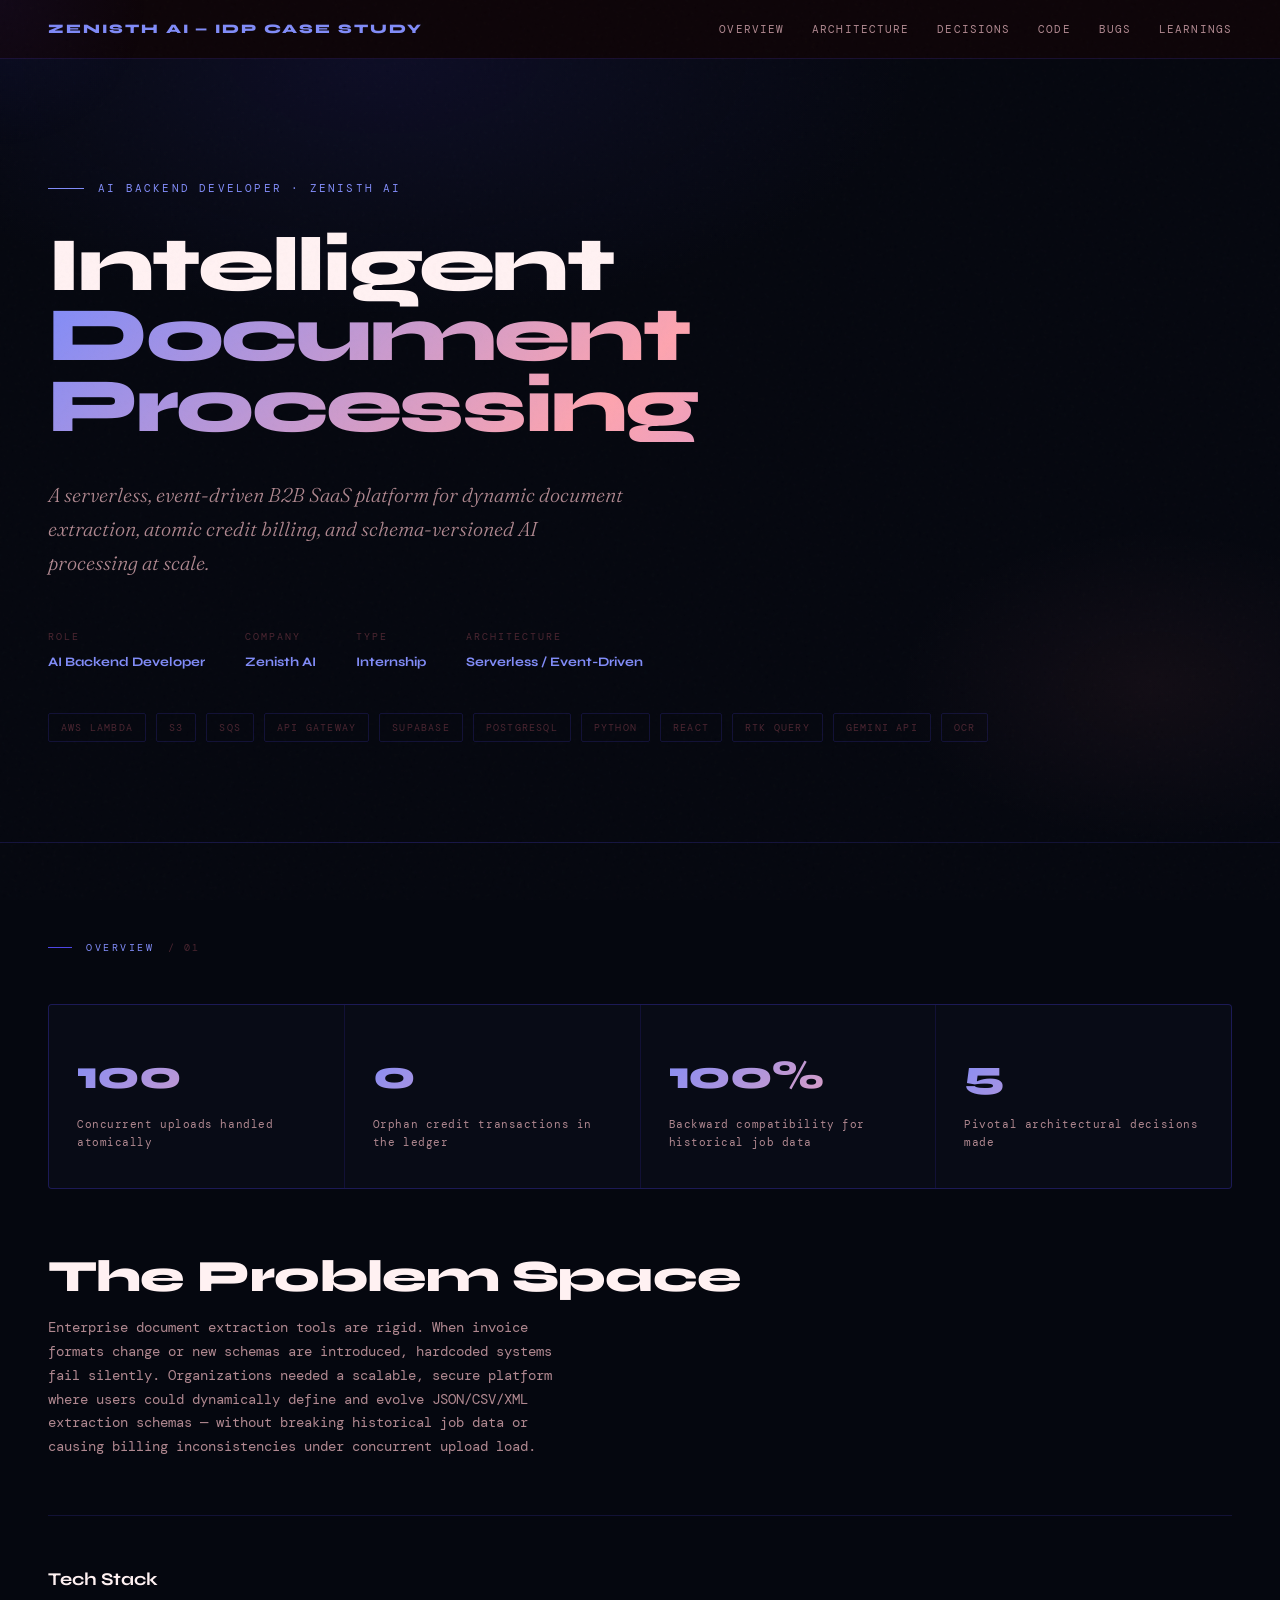
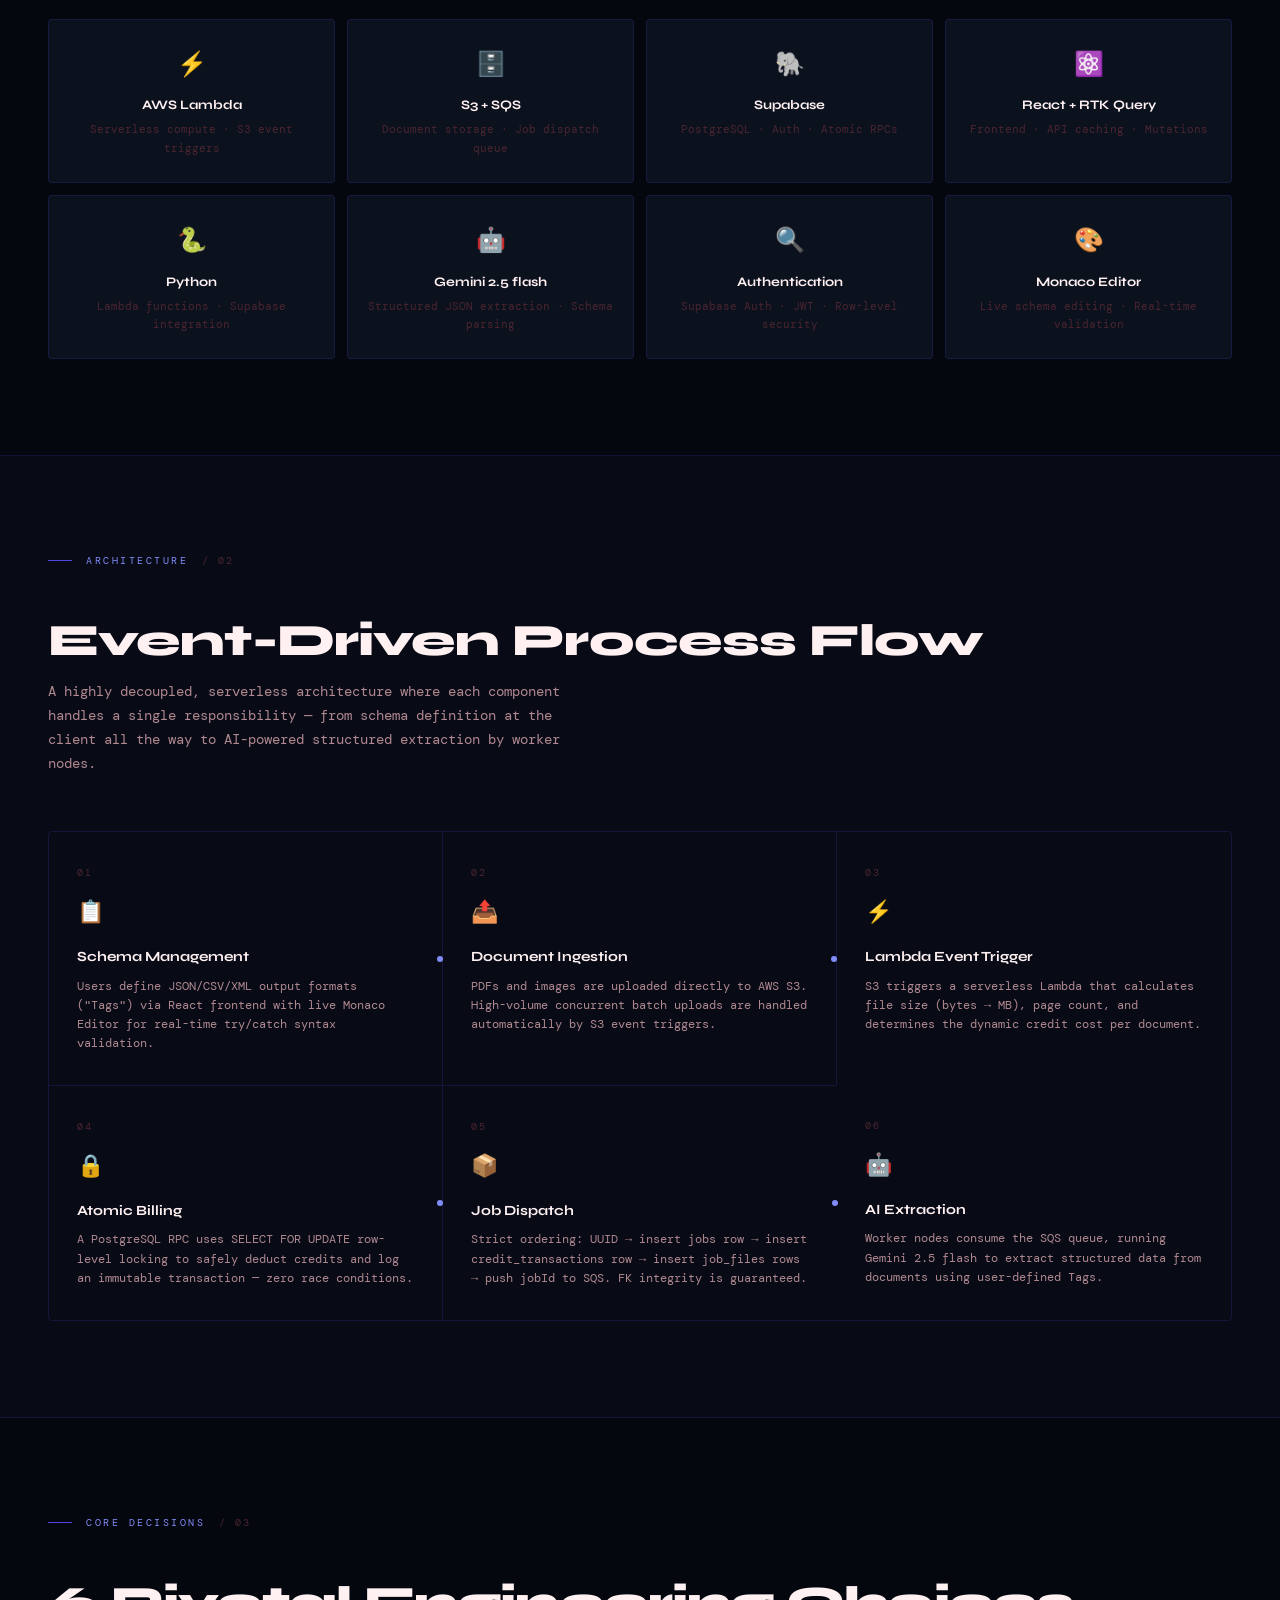
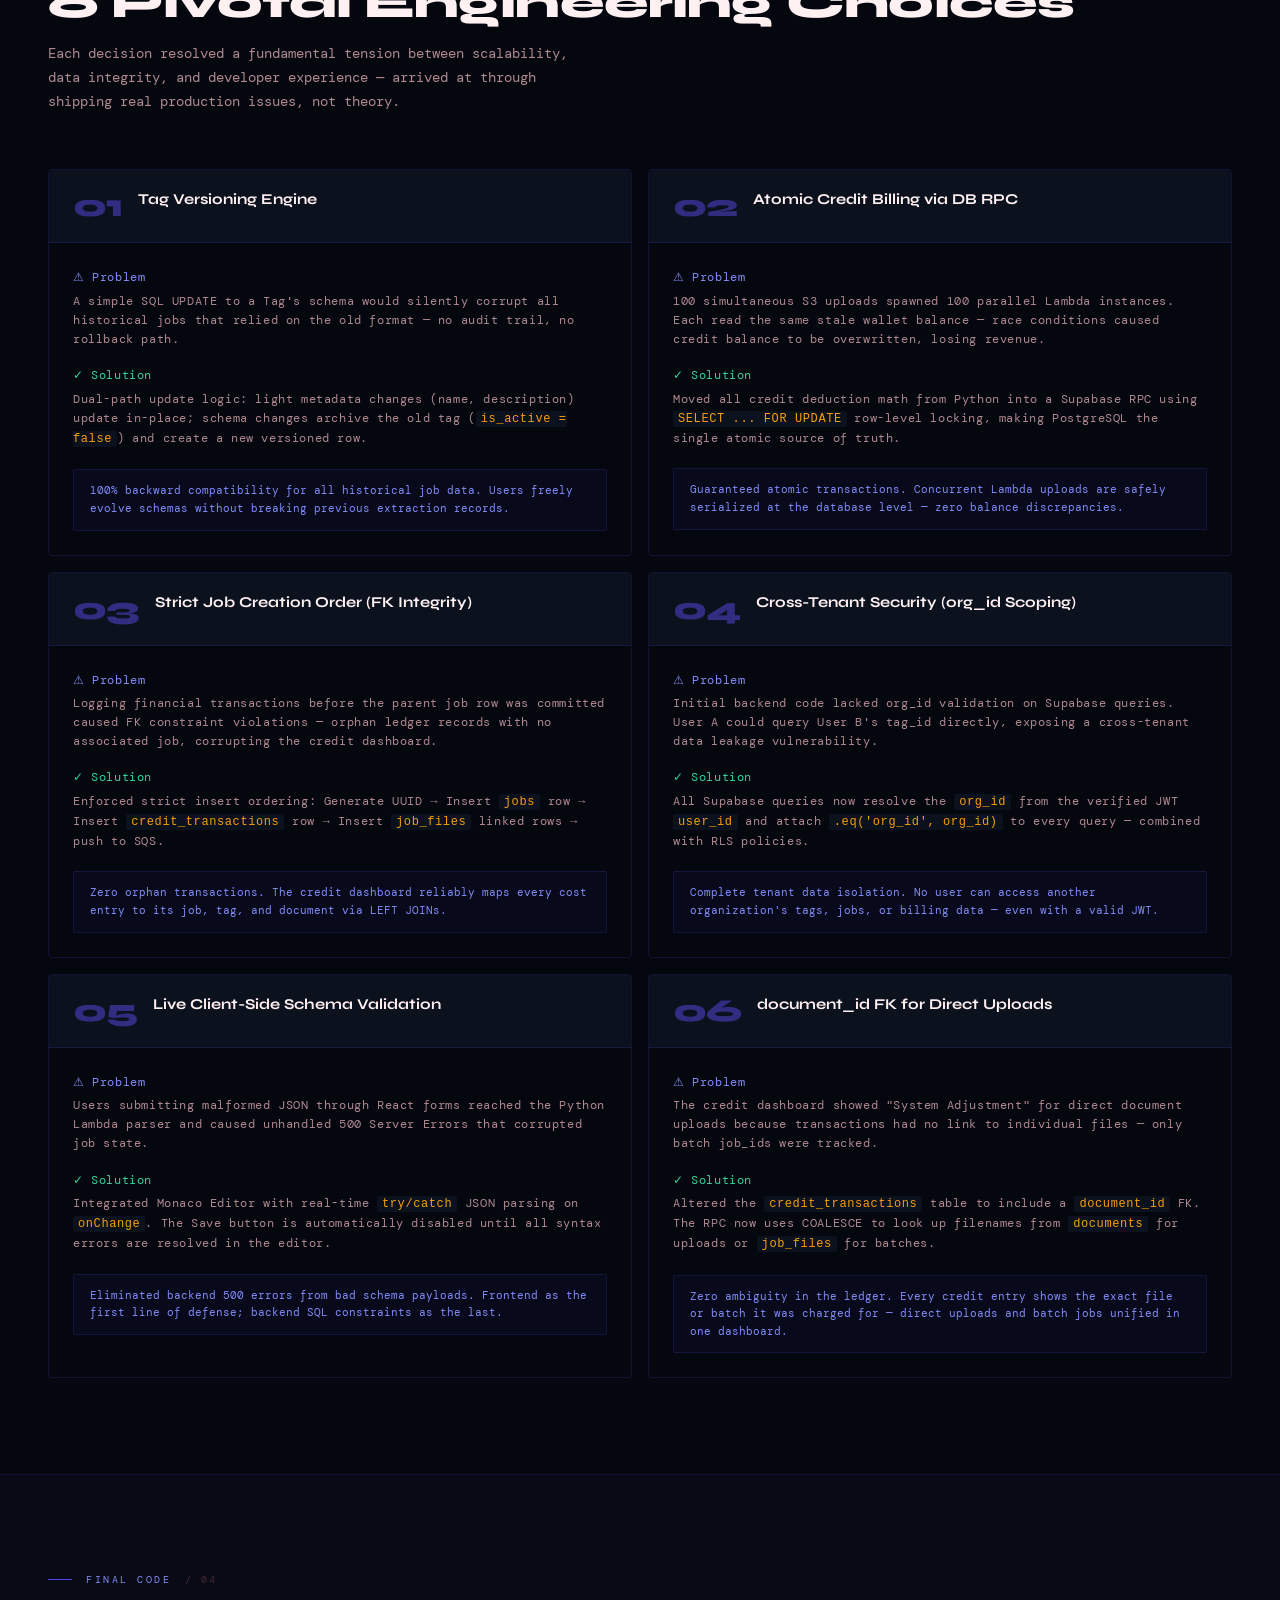
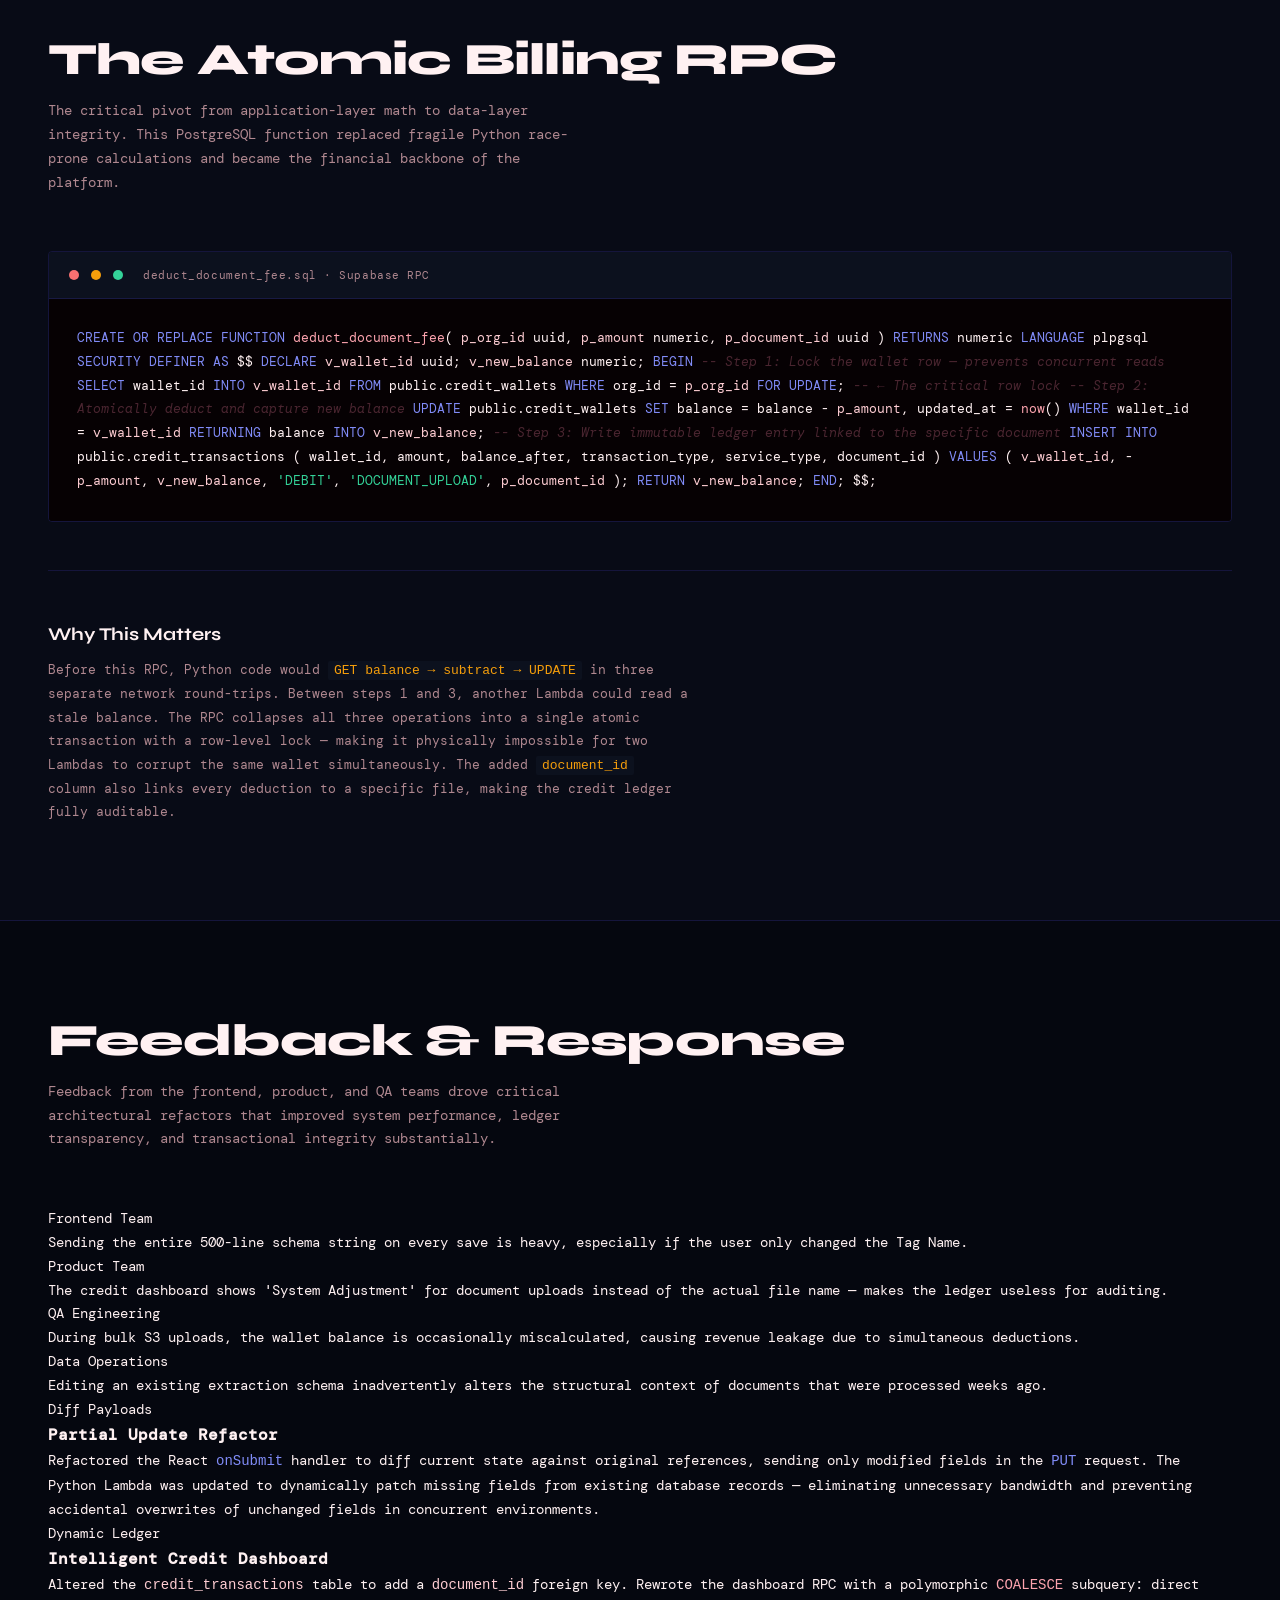
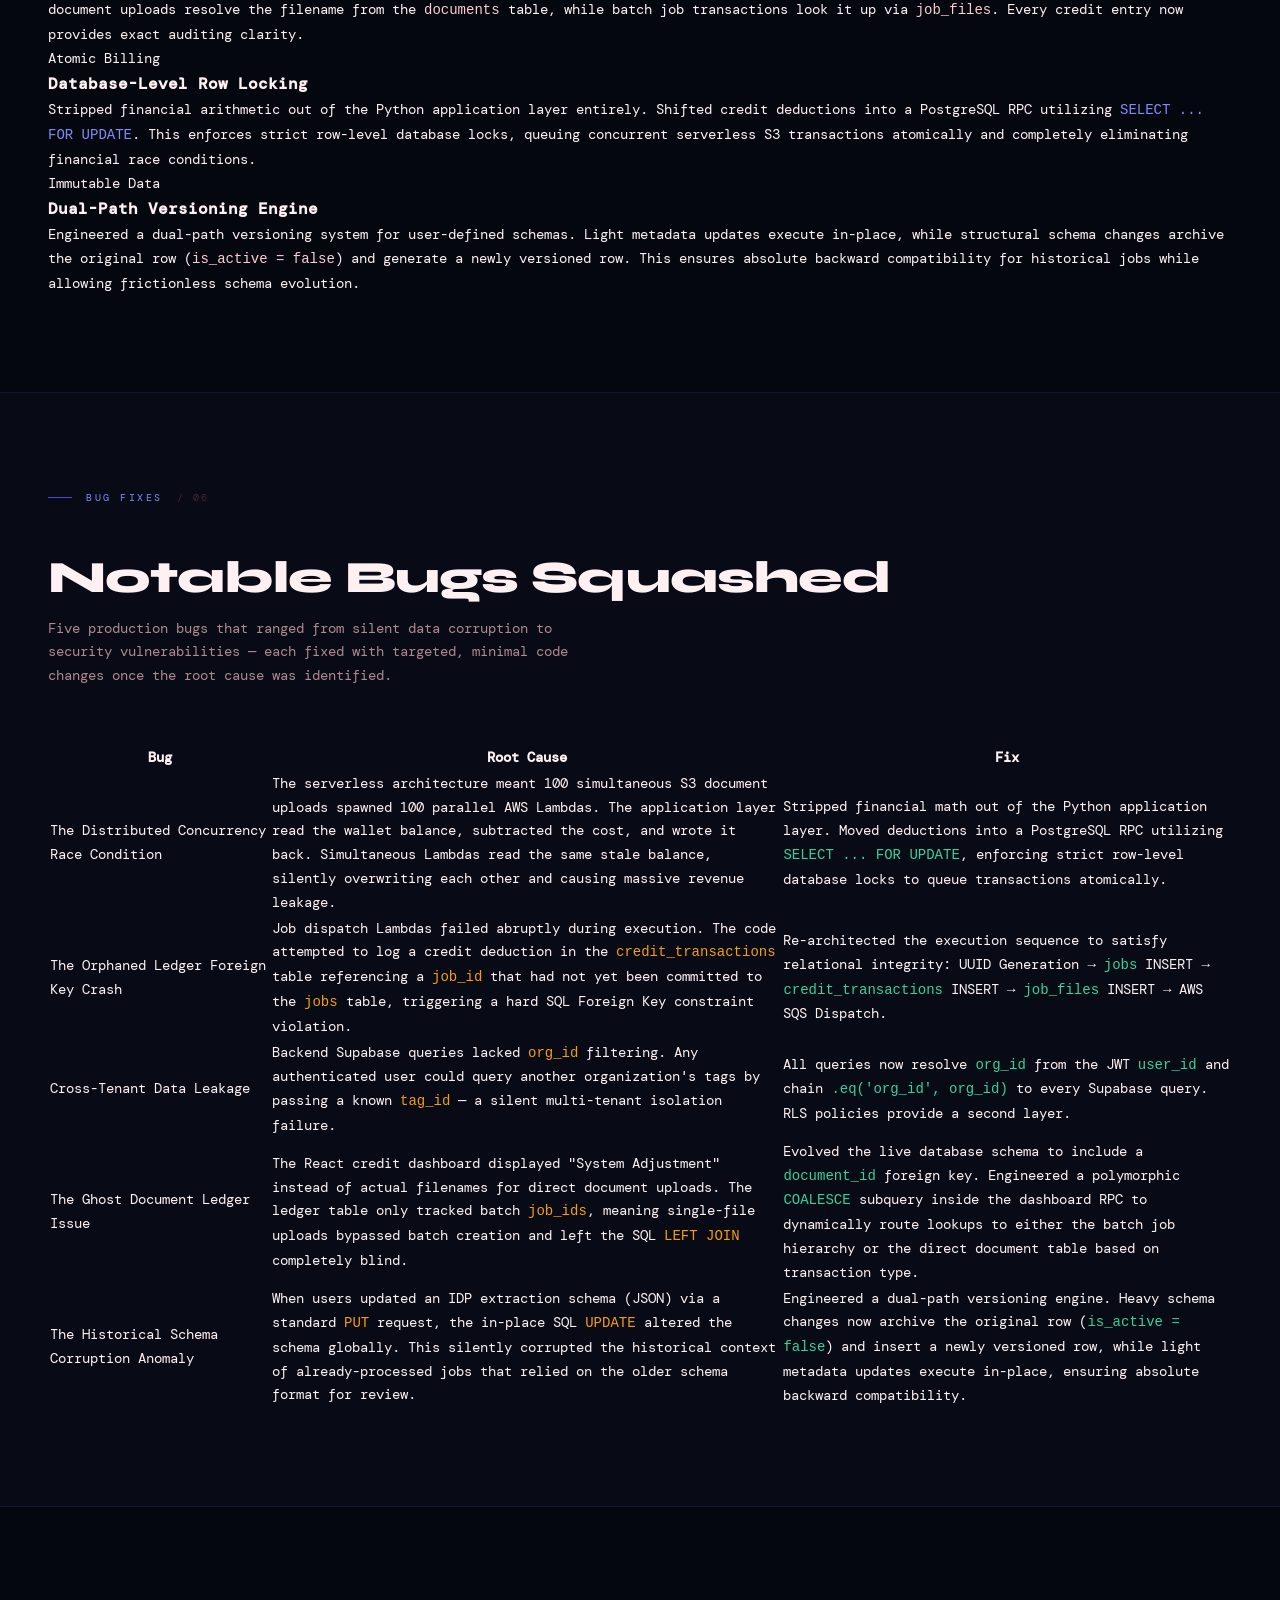
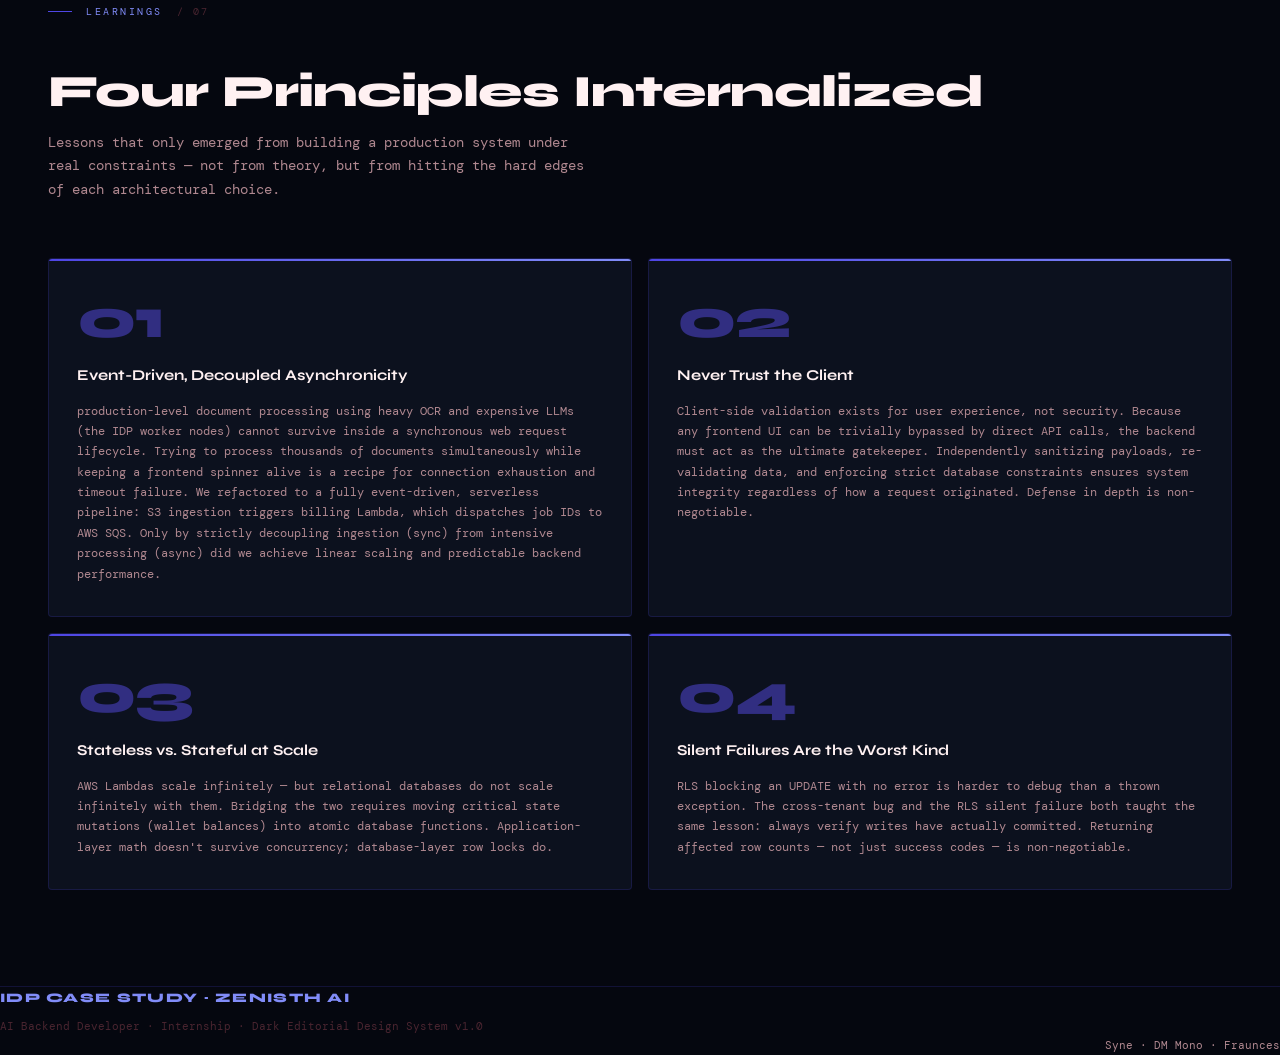
==== commit 6b71a881: "feat: Implement comprehensive styling for the IDP case study page." ====
--- a/idp-case-study.html
+++ b/idp-case-study.html
@@ -12,8 +12,8 @@
   <link
     href="https://fonts.googleapis.com/css2?family=Syne:wght@400;600;700;800&family=DM+Mono:ital,wght@0,300;0,400;0,500;1,300&family=Fraunces:ital,opsz,wght@0,9..144,300;0,9..144,400;1,9..144,300;1,9..144,400&display=swap"
     rel="stylesheet">
-
-  <link rel="stylesheet" href="style.css">
+  <link rel="stylesheet" href="idp-case-study.css">
+
 </head>
 
 <body>
@@ -87,7 +87,7 @@
     <div class="stats-row reveal">
       <div class="stat-cell">
         <div class="stat-num">100</div>
-        <div class="stat-label">Concurrent Lambda uploads handled atomically</div>
+        <div class="stat-label">Concurrent uploads handled atomically</div>
       </div>
       <div class="stat-cell">
         <div class="stat-num">0</div>
--- a/idp-case-study.css
+++ b/idp-case-study.css
@@ -0,0 +1,1019 @@
+:root {
+    --bg: #05070f;
+    --bg2: #080b16;
+    --bg3: #0c111e;
+    --indigo: #4f46e5;
+    --indigo-bright: #818cf8;
+    --indigo-dim: #312e81;
+    --indigo-glow: rgba(79, 70, 229, 0.12);
+    --text: #fff1f2;
+    --text-muted: #b08890;
+    --text-dim: #4a2530;
+    --line: rgba(79, 70, 229, 0.18);
+    --accent-amber: #f59e0b;
+    --accent-green: #34d399;
+    --accent-cyan: #22d3ee;
+    --accent-violet: #a78bfa;
+}
+
+*,
+*::before,
+*::after {
+    box-sizing: border-box;
+    margin: 0;
+    padding: 0;
+}
+
+html {
+    scroll-behavior: smooth;
+}
+
+body {
+    background: var(--bg);
+    color: var(--text);
+    font-family: 'DM Mono', monospace;
+    font-size: 14px;
+    line-height: 1.7;
+    overflow-x: hidden;
+}
+
+body::before {
+    content: '';
+    position: fixed;
+    inset: 0;
+    background-image: url("data:image/svg+xml,%3Csvg viewBox='0 0 256 256' xmlns='http://www.w3.org/2000/svg'%3E%3Cfilter id='noise'%3E%3CfeTurbulence type='fractalNoise' baseFrequency='0.9' numOctaves='4' stitchTiles='stitch'/%3E%3C/filter%3E%3Crect width='100%25' height='100%25' filter='url(%23noise)' opacity='0.04'/%3E%3C/svg%3E");
+    pointer-events: none;
+    z-index: 1000;
+    opacity: 0.5;
+}
+
+/* ── PROGRESS BAR ── */
+#progress-bar {
+    position: fixed;
+    top: 0;
+    left: 0;
+    height: 2px;
+    width: 0%;
+    background: linear-gradient(90deg, var(--indigo) 0%, var(--indigo-bright) 100%);
+    z-index: 9999;
+    transition: width 0.1s linear;
+    box-shadow: 0 0 10px var(--indigo-bright);
+}
+
+/* ── NAV ── */
+nav {
+    position: sticky;
+    top: 0;
+    z-index: 900;
+    display: flex;
+    align-items: center;
+    justify-content: space-between;
+    padding: 18px 48px;
+    background: rgba(15, 5, 8, 0.92);
+    backdrop-filter: blur(20px);
+    border-bottom: 1px solid var(--line);
+}
+
+.nav-title {
+    font-family: 'Syne', sans-serif;
+    font-weight: 800;
+    font-size: 13px;
+    letter-spacing: 0.15em;
+    text-transform: uppercase;
+    color: var(--indigo-bright);
+}
+
+.nav-links {
+    display: flex;
+    gap: 28px;
+}
+
+.nav-links a {
+    font-size: 11px;
+    letter-spacing: 0.1em;
+    text-transform: uppercase;
+    color: var(--text-muted);
+    text-decoration: none;
+    transition: color 0.2s;
+}
+
+.nav-links a:hover {
+    color: var(--indigo-bright);
+}
+
+/* ── KEYFRAMES ── */
+@keyframes fadeUp {
+    from {
+        opacity: 0;
+        transform: translateY(24px);
+    }
+
+    to {
+        opacity: 1;
+        transform: translateY(0);
+    }
+}
+
+@keyframes waveBar {
+
+    0%,
+    100% {
+        transform: scaleY(0.3);
+    }
+
+    50% {
+        transform: scaleY(1);
+    }
+}
+
+@keyframes pulse-glow {
+
+    0%,
+    100% {
+        opacity: 0.3;
+    }
+
+    50% {
+        opacity: 0.8;
+    }
+}
+
+@keyframes slideRight {
+    from {
+        width: 0;
+    }
+
+    to {
+        width: 100%;
+    }
+}
+
+@keyframes ripple {
+    0% {
+        transform: scale(0.8);
+        opacity: 0.6;
+    }
+
+    100% {
+        transform: scale(2.2);
+        opacity: 0;
+    }
+}
+
+/* ── SCROLL REVEAL ── */
+.reveal {
+    opacity: 0;
+    transform: translateY(20px);
+    transition: opacity 0.5s ease, transform 0.5s ease;
+}
+
+.reveal.visible {
+    opacity: 1;
+    transform: translateY(0);
+}
+
+/* ── HERO ── */
+.hero {
+    padding: 120px 48px 100px;
+    border-bottom: 1px solid var(--line);
+    position: relative;
+    overflow: hidden;
+    background:
+        radial-gradient(ellipse 70% 55% at 30% 0%, rgba(79, 70, 229, 0.1) 0%, transparent 60%),
+        radial-gradient(ellipse 40% 40% at 90% 80%, rgba(251, 113, 133, 0.05) 0%, transparent 50%);
+}
+
+/* Sound waveform decoration */
+.hero-wave {
+    position: absolute;
+    right: 60px;
+    top: 50%;
+    transform: translateY(-50%);
+    display: flex;
+    align-items: center;
+    gap: 5px;
+    height: 120px;
+    pointer-events: none;
+    opacity: 0.25;
+}
+
+.wave-bar {
+    width: 5px;
+    height: 100%;
+    background: var(--indigo-bright);
+    border-radius: 3px;
+    transform-origin: center;
+    animation: waveBar 1.2s ease-in-out infinite;
+}
+
+.wave-bar:nth-child(1) {
+    animation-delay: 0s;
+    height: 30%;
+}
+
+.wave-bar:nth-child(2) {
+    animation-delay: 0.1s;
+    height: 65%;
+}
+
+.wave-bar:nth-child(3) {
+    animation-delay: 0.2s;
+    height: 100%;
+}
+
+.wave-bar:nth-child(4) {
+    animation-delay: 0.15s;
+    height: 80%;
+}
+
+.wave-bar:nth-child(5) {
+    animation-delay: 0.3s;
+    height: 55%;
+}
+
+.wave-bar:nth-child(6) {
+    animation-delay: 0.05s;
+    height: 90%;
+}
+
+.wave-bar:nth-child(7) {
+    animation-delay: 0.25s;
+    height: 40%;
+}
+
+.wave-bar:nth-child(8) {
+    animation-delay: 0.35s;
+    height: 70%;
+}
+
+.wave-bar:nth-child(9) {
+    animation-delay: 0.1s;
+    height: 50%;
+}
+
+.wave-bar:nth-child(10) {
+    animation-delay: 0.2s;
+    height: 30%;
+}
+
+/* ripple rings behind waveform */
+.ripple-ring {
+    position: absolute;
+    right: 190px;
+    top: 50%;
+    transform: translateY(-50%);
+    width: 80px;
+    height: 80px;
+    border-radius: 50%;
+    border: 1px solid var(--indigo);
+    pointer-events: none;
+    animation: ripple 3s ease-out infinite;
+}
+
+.ripple-ring:nth-child(2) {
+    animation-delay: 1s;
+}
+
+.ripple-ring:nth-child(3) {
+    animation-delay: 2s;
+}
+
+.hero-eyebrow {
+    display: flex;
+    align-items: center;
+    gap: 14px;
+    margin-bottom: 32px;
+    animation: fadeUp 0.7s 0.1s ease both;
+}
+
+.hero-eyebrow::before {
+    content: '';
+    width: 36px;
+    height: 1px;
+    background: var(--indigo-bright);
+}
+
+.hero-eyebrow span {
+    font-size: 11px;
+    letter-spacing: 0.2em;
+    color: var(--indigo-bright);
+    text-transform: uppercase;
+}
+
+.hero-title {
+    font-family: 'Syne', sans-serif;
+    font-weight: 800;
+    font-size: clamp(44px, 6vw, 88px);
+    line-height: 0.92;
+    letter-spacing: -0.03em;
+    margin-bottom: 36px;
+}
+
+.hero-title .line1 {
+    display: block;
+    animation: fadeUp 0.7s 0.15s ease both;
+    color: var(--text);
+}
+
+.hero-title .line2 {
+    display: block;
+    animation: fadeUp 0.7s 0.25s ease both;
+    background: linear-gradient(135deg, var(--indigo-bright) 0%, #fda4af 50%, var(--accent-violet) 100%);
+    -webkit-background-clip: text;
+    -webkit-text-fill-color: transparent;
+    background-clip: text;
+}
+
+.hero-sub {
+    font-family: 'Fraunces', serif;
+    font-weight: 300;
+    font-style: italic;
+    font-size: 20px;
+    color: var(--text-muted);
+    max-width: 580px;
+    animation: fadeUp 0.7s 0.4s ease both;
+    margin-bottom: 48px;
+}
+
+.hero-meta {
+    display: flex;
+    gap: 40px;
+    flex-wrap: wrap;
+    animation: fadeUp 0.7s 0.5s ease both;
+}
+
+.hero-meta-label {
+    font-size: 10px;
+    letter-spacing: 0.2em;
+    text-transform: uppercase;
+    color: var(--text-dim);
+    margin-bottom: 6px;
+}
+
+.hero-meta-value {
+    font-family: 'Syne', sans-serif;
+    font-weight: 700;
+    font-size: 13px;
+    color: var(--indigo-bright);
+}
+
+.hero-tags {
+    display: flex;
+    gap: 10px;
+    margin-top: 40px;
+    flex-wrap: wrap;
+    animation: fadeUp 0.7s 0.6s ease both;
+}
+
+.htag {
+    font-size: 10px;
+    letter-spacing: 0.12em;
+    text-transform: uppercase;
+    padding: 5px 12px;
+    border: 1px solid var(--line);
+    border-radius: 2px;
+    color: var(--text-dim);
+    transition: color 0.2s, border-color 0.2s, background 0.2s;
+}
+
+.htag:hover {
+    color: var(--indigo-bright);
+    border-color: var(--indigo);
+    background: var(--indigo-glow);
+}
+
+/* ── SECTIONS ── */
+.section {
+    padding: 96px 48px;
+    border-bottom: 1px solid var(--line);
+}
+
+.section:nth-child(odd) {
+    background: var(--bg);
+}
+
+.section:nth-child(even) {
+    background: var(--bg2);
+}
+
+.sec-label {
+    display: flex;
+    align-items: center;
+    gap: 14px;
+    margin-bottom: 48px;
+}
+
+.sec-label::before {
+    content: '';
+    width: 24px;
+    height: 1px;
+    background: var(--indigo);
+}
+
+.sec-label-text {
+    font-size: 10px;
+    letter-spacing: 0.25em;
+    color: var(--indigo-bright);
+    text-transform: uppercase;
+}
+
+.sec-label-num {
+    font-size: 10px;
+    color: var(--text-dim);
+    letter-spacing: 0.2em;
+}
+
+.sec-title {
+    font-family: 'Syne', sans-serif;
+    font-weight: 800;
+    font-size: clamp(28px, 3.5vw, 48px);
+    letter-spacing: -0.02em;
+    line-height: 1.05;
+    margin-bottom: 16px;
+}
+
+.sec-desc {
+    font-size: 14px;
+    color: var(--text-muted);
+    max-width: 540px;
+    margin-bottom: 56px;
+    line-height: 1.7;
+}
+
+/* ── STATS ── */
+.stats-row {
+    display: grid;
+    grid-template-columns: repeat(4, 1fr);
+    gap: 1px;
+    background: var(--line);
+    border: 1px solid var(--line);
+    border-radius: 4px;
+    overflow: hidden;
+    margin-bottom: 64px;
+}
+
+.stat-cell {
+    background: var(--bg2);
+    padding: 36px 28px;
+    transition: background 0.3s;
+}
+
+.stat-cell:hover {
+    background: var(--bg3);
+}
+
+.stat-num {
+    font-family: 'Syne', sans-serif;
+    font-weight: 800;
+    font-size: 40px;
+    letter-spacing: -0.03em;
+    background: linear-gradient(135deg, var(--indigo-bright), #fda4af);
+    -webkit-background-clip: text;
+    -webkit-text-fill-color: transparent;
+    background-clip: text;
+    margin-bottom: 6px;
+}
+
+.stat-label {
+    font-size: 11px;
+    color: var(--text-muted);
+    letter-spacing: 0.05em;
+}
+
+/* ── STACK GRID ── */
+.stack-grid {
+    display: grid;
+    grid-template-columns: repeat(4, 1fr);
+    gap: 12px;
+}
+
+.stack-card {
+    padding: 24px 20px;
+    border: 1px solid var(--line);
+    border-radius: 4px;
+    text-align: center;
+    background: var(--bg3);
+    transition: border-color 0.3s, background 0.3s, transform 0.3s;
+}
+
+.stack-card:hover {
+    border-color: var(--indigo);
+    background: var(--indigo-glow);
+    transform: translateY(-2px);
+}
+
+.stack-icon {
+    font-size: 24px;
+    margin-bottom: 10px;
+    display: block;
+}
+
+.stack-name {
+    font-family: 'Syne', sans-serif;
+    font-weight: 700;
+    font-size: 13px;
+    color: var(--text);
+    margin-bottom: 4px;
+}
+
+.stack-role {
+    font-size: 11px;
+    color: var(--text-dim);
+}
+
+/* ── FLOW GRID ── */
+.flow-grid {
+    display: grid;
+    grid-template-columns: repeat(3, 1fr);
+    gap: 0;
+    border: 1px solid var(--line);
+    border-radius: 4px;
+    overflow: hidden;
+}
+
+.flow-step {
+    padding: 32px 28px;
+    border-right: 1px solid var(--line);
+    position: relative;
+    transition: background 0.3s;
+}
+
+.flow-step:last-child {
+    border-right: none;
+}
+
+.flow-step:nth-child(4),
+.flow-step:nth-child(5) {
+    border-top: 1px solid var(--line);
+}
+
+.flow-step:nth-child(3) {
+    border-right: none;
+}
+
+.flow-step:nth-child(5) {
+    border-right: none;
+}
+
+.flow-step:hover {
+    background: var(--indigo-glow);
+}
+
+.flow-step-num {
+    font-size: 10px;
+    letter-spacing: 0.2em;
+    color: var(--text-dim);
+    margin-bottom: 12px;
+}
+
+.flow-step-icon {
+    font-size: 22px;
+    margin-bottom: 14px;
+    display: block;
+}
+
+.flow-step-title {
+    font-family: 'Syne', sans-serif;
+    font-weight: 700;
+    font-size: 14px;
+    color: var(--text);
+    margin-bottom: 8px;
+}
+
+.flow-step-desc {
+    font-size: 12px;
+    color: var(--text-muted);
+    line-height: 1.6;
+}
+
+.flow-connector {
+    position: absolute;
+    right: -1px;
+    top: 50%;
+    transform: translateY(-50%);
+    width: 6px;
+    height: 6px;
+    border-radius: 50%;
+    background: var(--indigo-bright);
+    z-index: 2;
+    animation: pulse-glow 2s ease-in-out infinite;
+}
+
+/* ── DECISION CARDS ── */
+.decisions-grid {
+    display: grid;
+    grid-template-columns: repeat(2, 1fr);
+    gap: 16px;
+}
+
+.decision-card {
+    border: 1px solid var(--line);
+    border-radius: 4px;
+    overflow: hidden;
+    transition: border-color 0.3s, transform 0.3s, box-shadow 0.3s;
+}
+
+.decision-card:hover {
+    border-color: var(--indigo);
+    transform: translateY(-4px);
+    box-shadow: 0 8px 32px rgba(79, 70, 229, 0.12);
+}
+
+.decision-card-header {
+    background: var(--bg3);
+    padding: 20px 24px;
+    border-bottom: 1px solid var(--line);
+    display: flex;
+    align-items: flex-start;
+    gap: 16px;
+}
+
+.decision-card-num {
+    font-family: 'Syne', sans-serif;
+    font-weight: 800;
+    font-size: 32px;
+    color: var(--indigo-dim);
+    letter-spacing: -0.03em;
+    line-height: 1;
+    flex-shrink: 0;
+}
+
+.decision-card-title {
+    font-family: 'Syne', sans-serif;
+    font-weight: 700;
+    font-size: 15px;
+    color: var(--text);
+    line-height: 1.3;
+}
+
+.decision-card-body {
+    padding: 24px;
+}
+
+.decision-problem {
+    font-size: 12px;
+    color: var(--indigo-bright);
+    margin-bottom: 8px;
+    letter-spacing: 0.05em;
+}
+
+.decision-problem span {
+    color: var(--text-muted);
+    font-size: 12px;
+    line-height: 1.6;
+    display: block;
+    margin-top: 4px;
+}
+
+.decision-solution {
+    font-size: 12px;
+    color: var(--accent-green);
+    margin-top: 16px;
+    margin-bottom: 8px;
+    letter-spacing: 0.05em;
+}
+
+.decision-solution span {
+    color: var(--text-muted);
+    font-size: 12px;
+    line-height: 1.6;
+    display: block;
+    margin-top: 4px;
+}
+
+.decision-impact {
+    margin-top: 20px;
+    padding: 12px 16px;
+    background: rgba(79, 70, 229, 0.06);
+    border: 1px solid rgba(79, 70, 229, 0.18);
+    border-radius: 2px;
+    font-size: 11px;
+    color: var(--indigo-bright);
+    line-height: 1.6;
+}
+
+/* ── CODE BLOCK ── */
+.code-block {
+    border: 1px solid var(--line);
+    border-radius: 4px;
+    overflow: hidden;
+    margin-top: 16px;
+}
+
+.code-header {
+    background: var(--bg3);
+    padding: 14px 20px;
+    border-bottom: 1px solid var(--line);
+    display: flex;
+    align-items: center;
+    gap: 12px;
+}
+
+.code-dot {
+    width: 10px;
+    height: 10px;
+    border-radius: 50%;
+}
+
+.code-dot.red {
+    background: #f87171;
+}
+
+.code-dot.yellow {
+    background: #f59e0b;
+}
+
+.code-dot.green {
+    background: #34d399;
+}
+
+.code-filename {
+    font-size: 11px;
+    color: var(--text-muted);
+    margin-left: 8px;
+    letter-spacing: 0.05em;
+}
+
+.code-body {
+    background: #060103;
+    padding: 28px;
+    overflow-x: auto;
+    font-family: 'DM Mono', monospace;
+    font-size: 12.5px;
+    line-height: 1.9;
+}
+
+.kw {
+    color: #818cf8;
+}
+
+/* rose keywords */
+.fn {
+    color: #fda4af;
+}
+
+/* lighter rose functions */
+.str {
+    color: #34d399;
+}
+
+/* green strings */
+.cmt {
+    color: #4a2530;
+    font-style: italic;
+}
+
+.num {
+    color: #f59e0b;
+}
+
+/* amber numbers */
+.var {
+    color: #fecdd3;
+}
+
+/* pale rose vars */
+.kw2 {
+    color: #22d3ee;
+}
+
+/* cyan async */
+.cls {
+    color: #a78bfa;
+}
+
+/* violet classes */
+
+/* ── CHALLENGES / LEARNINGS ── */
+.challenges-grid {
+    display: grid;
+    grid-template-columns: repeat(3, 1fr);
+    gap: 16px;
+}
+
+.challenge-card {
+    padding: 28px 24px;
+    border: 1px solid var(--line);
+    border-radius: 4px;
+    background: var(--bg3);
+    transition: border-color 0.3s, transform 0.3s;
+    position: relative;
+    overflow: hidden;
+}
+
+.challenge-card::before {
+    content: '';
+    position: absolute;
+    top: 0;
+    left: 0;
+    right: 0;
+    height: 2px;
+    background: linear-gradient(90deg, var(--indigo) 0%, var(--indigo-bright) 100%);
+}
+
+.challenge-card:hover {
+    border-color: var(--indigo);
+    transform: translateY(-3px);
+}
+
+.challenge-icon {
+    font-size: 26px;
+    margin-bottom: 14px;
+    display: block;
+}
+
+.challenge-title {
+    font-family: 'Syne', sans-serif;
+    font-weight: 700;
+    font-size: 14px;
+    color: var(--text);
+    margin-bottom: 8px;
+}
+
+.challenge-desc {
+    font-size: 12px;
+    color: var(--text-muted);
+    line-height: 1.65;
+    margin-bottom: 14px;
+}
+
+.challenge-fix {
+    font-size: 12px;
+    color: var(--accent-green);
+    line-height: 1.65;
+    padding: 10px 14px;
+    background: rgba(52, 211, 153, 0.05);
+    border: 1px solid rgba(52, 211, 153, 0.14);
+    border-radius: 2px;
+}
+
+.learnings-grid {
+    display: grid;
+    grid-template-columns: repeat(3, 1fr);
+    gap: 16px;
+}
+
+.learning-card {
+    padding: 32px 28px;
+    border: 1px solid var(--line);
+    border-radius: 4px;
+    background: var(--bg3);
+    position: relative;
+    overflow: hidden;
+    transition: border-color 0.3s, transform 0.3s;
+}
+
+.learning-card:hover {
+    border-color: var(--indigo);
+    transform: translateY(-4px);
+}
+
+.learning-card::before {
+    content: '';
+    position: absolute;
+    top: 0;
+    left: 0;
+    right: 0;
+    height: 2px;
+    background: linear-gradient(90deg, var(--indigo) 0%, var(--indigo-bright) 100%);
+}
+
+.learning-num {
+    font-family: 'Syne', sans-serif;
+    font-weight: 800;
+    font-size: 56px;
+    color: var(--indigo-dim);
+    letter-spacing: -0.04em;
+    line-height: 1;
+    margin-bottom: 16px;
+}
+
+.learning-title {
+    font-family: 'Syne', sans-serif;
+    font-weight: 700;
+    font-size: 15px;
+    color: var(--text);
+    margin-bottom: 12px;
+}
+
+.learning-desc {
+    font-size: 12px;
+    color: var(--text-muted);
+    line-height: 1.7;
+}
+
+/* ── DIVIDER ── */
+.divider-line {
+    height: 1px;
+    background: var(--line);
+    position: relative;
+    overflow: hidden;
+    margin: 48px 0;
+}
+
+.divider-line::after {
+    content: '';
+    position: absolute;
+    top: 0;
+    left: -100%;
+    width: 60px;
+    height: 100%;
+    background: linear-gradient(90deg, transparent, var(--indigo-bright), transparent);
+    animation: slideRight 3s linear infinite;
+}
+
+/* ── CURSOR GLOW ── */
+.cursor-glow {
+    position: fixed;
+    width: 300px;
+    height: 300px;
+    border-radius: 50%;
+    background: radial-gradient(circle, rgba(79, 70, 229, 0.07) 0%, transparent 70%);
+    pointer-events: none;
+    z-index: 999;
+    transform: translate(-50%, -50%);
+    transition: left 0.1s, top 0.1s;
+}
+
+/* ── FOOTER ── */
+footer.footer {
+    padding: 48px;
+    border-top: 1px solid var(--line);
+    display: flex;
+    justify-content: space-between;
+    align-items: center;
+    background: var(--bg);
+}
+
+.footer-brand {
+    font-family: 'Syne', sans-serif;
+    font-weight: 800;
+    font-size: 13px;
+    color: var(--indigo-bright);
+    letter-spacing: 0.1em;
+    text-transform: uppercase;
+}
+
+.footer-note {
+    font-size: 11px;
+    color: var(--text-dim);
+    text-align: right;
+    line-height: 1.8;
+}
+
+/* ── RESPONSIVE ── */
+@media (max-width: 900px) {
+    nav {
+        padding: 16px 24px;
+    }
+
+    .nav-links {
+        gap: 16px;
+    }
+
+    .hero {
+        padding: 80px 24px 60px;
+    }
+
+    .hero-wave,
+    .ripple-ring {
+        display: none;
+    }
+
+    .section {
+        padding: 64px 24px;
+    }
+
+    .flow-grid {
+        grid-template-columns: 1fr;
+    }
+
+    .stats-row {
+        grid-template-columns: 1fr 1fr;
+    }
+
+    .decisions-grid {
+        grid-template-columns: 1fr;
+    }
+
+    .challenges-grid {
+        grid-template-columns: 1fr;
+    }
+
+    .learnings-grid {
+        grid-template-columns: 1fr;
+    }
+
+    .stack-grid {
+        grid-template-columns: repeat(2, 1fr);
+    }
+
+    footer.footer {
+        flex-direction: column;
+        gap: 20px;
+    }
+
+    .footer-note {
+        text-align: left;
+    }
+}
